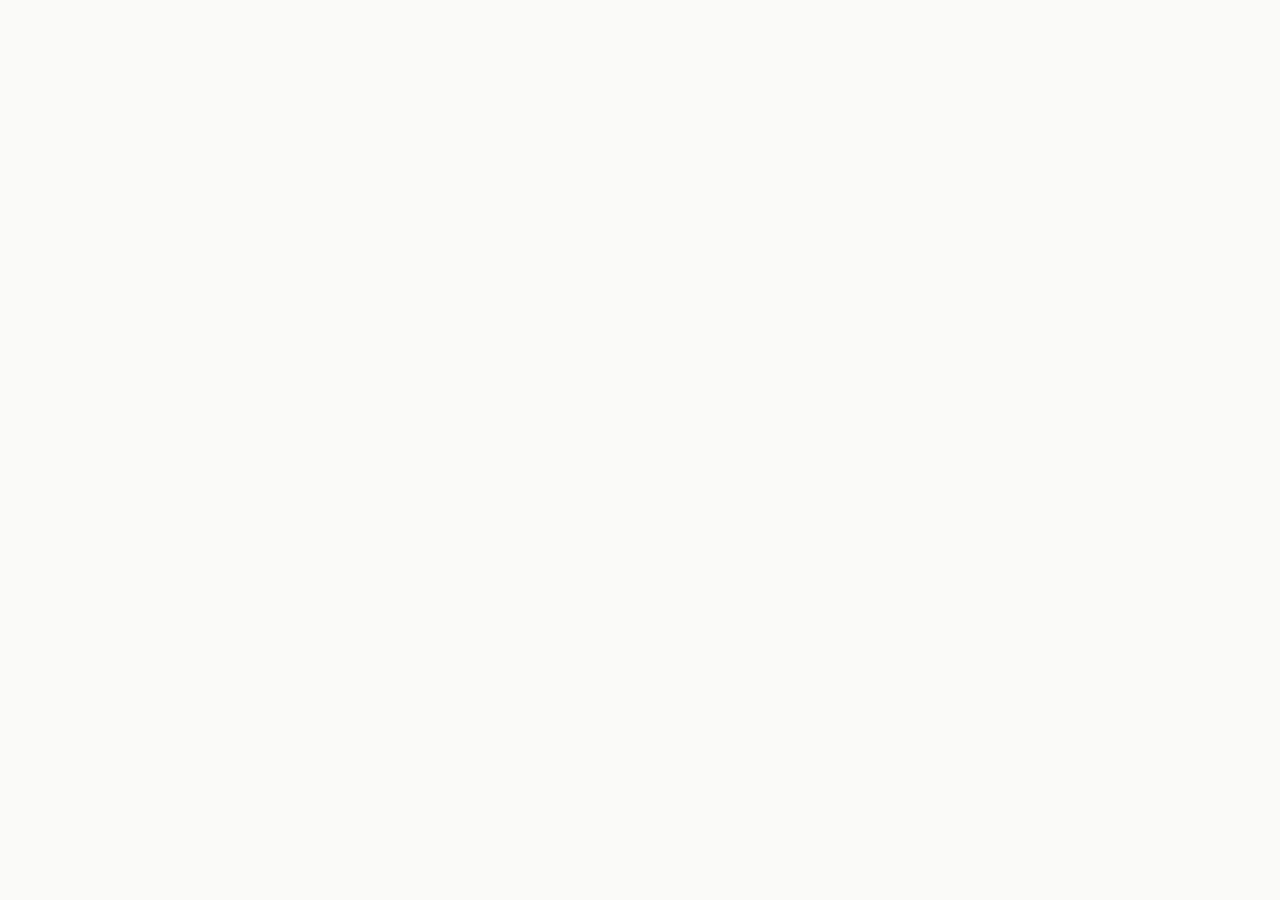
==== index.html @ b073641e "base: estrutura de arquivos (html + css)" ====
<!DOCTYPE html>
<html lang="pt-BR">
<head>
    <meta charset="UTF-8">
    <meta name="viewport" content="width=device-width, initial-scale=1.0">
    <title>G. Rodrigues</title>
    <link rel="preconnect" href="https://fonts.googleapis.com" />
    <link rel="preconnect" href="https://fonts.gstatic.com" crossorigin />
    <link href="https://fonts.googleapis.com/css2?family=EB+Garamond:ital,wght@0,400;0,500;1,400&family=DM+Mono:wght@300;400&family=DM+Sans:wght@300;400&display=swap" rel="stylesheet" />
    <link rel="stylesheet" href="./src/style.css"/>
</head>
<body>

    

</body>
</html>
---- src/style.css ----
/* ─── Reset & Base ─────────────────────────────────────────────── */
*, *::before, *::after { box-sizing: border-box; margin: 0; padding: 0; }

:root {
    --ink:        #111111;
    --ink-soft:   #555555;
    --ink-muted:  #999999;
    --rule:       #e2e2e2;
    --accent:     #5248b0;
    --accent-dim: #7F77DD;
    --bg:         #fafaf8;
    --bg-white:   #ffffff;
    --font-serif: 'EB Garamond', Georgia, serif;
    --font-mono:  'DM Mono', 'Courier New', monospace;
    --font-sans:  'DM Sans', system-ui, sans-serif;
}

html { scroll-behavior: smooth; }

body {
    font-family: var(--font-serif);
    background: var(--bg);
    color: var(--ink);
    line-height: 1.7;
    font-size: 18px;
    -webkit-font-smoothing: antialiased;
}

/* ─── Scrollbar ─────────────────────────────────────────────────── */
::-webkit-scrollbar { width: 4px; }
::-webkit-scrollbar-track { background: transparent; }
::-webkit-scrollbar-thumb { background: var(--rule); border-radius: 2px; }

/* ─── Layout ─────────────────────────────────────────────────────── */
.container {
    max-width: 760px;
    margin: 0 auto;
    padding: 0 32px;
}

/* ─── Navigation ─────────────────────────────────────────────────── */
nav {
    position: sticky;
    top: 0;
    z-index: 100;
    background: rgba(250, 250, 248, 0.92);
    backdrop-filter: blur(8px);
    -webkit-backdrop-filter: blur(8px);
    border-bottom: 0.5px solid var(--rule);
}

nav .container {
    display: flex;
    align-items: center;
    justify-content: space-between;
    height: 56px;
}

.nav-logo {
    font-family: var(--font-mono);
    font-size: 13px;
    font-weight: 400;
    letter-spacing: 0.06em;
    color: var(--ink);
    text-decoration: none;
}

.nav-links {
    display: flex;
    gap: 28px;
    list-style: none;
}

.nav-links a {
    font-family: var(--font-sans);
    font-size: 12px;
    font-weight: 300;
    letter-spacing: 0.07em;
    text-transform: uppercase;
    color: var(--ink-soft);
    text-decoration: none;
    transition: color 0.2s;
}

.nav-links a:hover { color: var(--ink); }

/* ─── Hero ──────────────────────────────────────────────────────── */
#hero {
    padding: 96px 0 72px;
    background: var(--bg-white);
    border-bottom: 0.5px solid var(--rule);
    animation: fadeUp 0.7s ease both;
}

.hero-tag {
    font-family: var(--font-mono);
    font-size: 11px;
    font-weight: 300;
    letter-spacing: 0.12em;
    color: var(--accent);
    margin-bottom: 24px;
}

.hero-tag::before { content: '// '; opacity: 0.5; }

h1 {
    font-family: var(--font-serif);
    font-size: clamp(36px, 6vw, 54px);
    font-weight: 400;
    line-height: 1.12;
    color: var(--ink);
    margin-bottom: 28px;
    letter-spacing: -0.01em;
}

h1 em {
    font-style: italic;
    color: var(--accent-dim);
}

.hero-bio {
    font-family: var(--font-sans);
    font-size: 15px;
    font-weight: 300;
    color: var(--ink-soft);
    line-height: 1.75;
    max-width: 520px;
    margin-bottom: 36px;
}

.hero-actions {
    display: flex;
    gap: 14px;
    flex-wrap: wrap;
}

.btn-primary {
    font-family: var(--font-sans);
    font-size: 12px;
    font-weight: 400;
    letter-spacing: 0.07em;
    text-transform: uppercase;
    color: var(--bg-white);
    background: var(--ink);
    border: 1px solid var(--ink);
    padding: 10px 22px;
    border-radius: 2px;
    text-decoration: none;
    transition: background 0.2s, color 0.2s;
}

.btn-primary:hover {
    background: var(--accent);
    border-color: var(--accent);
}

.btn-secondary {
    font-family: var(--font-sans);
    font-size: 12px;
    font-weight: 400;
    letter-spacing: 0.07em;
    text-transform: uppercase;
    color: var(--ink);
    border: 1px solid var(--rule);
    padding: 10px 22px;
    border-radius: 2px;
    text-decoration: none;
    transition: border-color 0.2s;
}

.btn-secondary:hover { border-color: var(--ink-soft); }

/* ─── Stats strip ────────────────────────────────────────────────── */
.stats-strip {
    display: grid;
    grid-template-columns: repeat(3, 1fr);
    border-top: 0.5px solid var(--rule);
    background: var(--bg-white);
    border-bottom: 0.5px solid var(--rule);
}

.stat-item {
    padding: 28px 32px;
    border-right: 0.5px solid var(--rule);
    animation: fadeUp 0.7s ease both;
}

.stat-item:last-child { border-right: none; }

.stat-number {
    font-family: var(--font-mono);
    font-size: 30px;
    font-weight: 400;
    color: var(--accent);
    line-height: 1;
    margin-bottom: 6px;
}

.stat-label {
    font-family: var(--font-sans);
    font-size: 11px;
    font-weight: 300;
    letter-spacing: 0.08em;
    text-transform: uppercase;
    color: var(--ink-muted);
}

/* ─── Sections shared ────────────────────────────────────────────── */
section {
    padding: 72px 0;
    border-bottom: 0.5px solid var(--rule);
}

.section-header {
    display: flex;
    align-items: baseline;
    gap: 16px;
    margin-bottom: 48px;
}

.section-num {
    font-family: var(--font-mono);
    font-size: 11px;
    font-weight: 300;
    color: var(--accent-dim);
}

h2 {
    font-family: var(--font-serif);
    font-size: 26px;
    font-weight: 400;
    color: var(--ink);
    letter-spacing: -0.01em;
}

/* ─── About ──────────────────────────────────────────────────────── */
.about-grid {
    display: grid;
    grid-template-columns: 1fr 220px;
    gap: 64px;
    align-items: start;
}

.about-text p {
    font-size: 17px;
    color: var(--ink-soft);
    margin-bottom: 16px;
    line-height: 1.8;
}

.about-text p:last-child { margin-bottom: 0; }

.about-sidebar {}

.sidebar-block {
    margin-bottom: 32px;
}

.sidebar-label {
    font-family: var(--font-mono);
    font-size: 10px;
    letter-spacing: 0.12em;
    text-transform: uppercase;
    color: var(--ink-muted);
    margin-bottom: 10px;
}

.sidebar-item {
    font-family: var(--font-sans);
    font-size: 13px;
    font-weight: 300;
    color: var(--ink-soft);
    padding: 5px 0;
    border-bottom: 0.5px solid var(--rule);
    line-height: 1.5;
}

.sidebar-item:last-child { border-bottom: none; }

/* ─── Publications ───────────────────────────────────────────────── */
.pub-list { display: flex; flex-direction: column; gap: 0; }

.pub-item {
    display: flex;
    gap: 24px;
    padding: 24px 0;
    border-bottom: 0.5px solid var(--rule);
    transition: background 0.2s;
}

.pub-item:first-child { border-top: 0.5px solid var(--rule); }

.pub-year {
    font-family: var(--font-mono);
    font-size: 12px;
    font-weight: 300;
    color: var(--accent);
    padding-top: 3px;
    width: 36px;
    flex-shrink: 0;
}

.pub-content {}

.pub-title {
    font-family: var(--font-serif);
    font-size: 17px;
    color: var(--ink);
    line-height: 1.45;
    margin-bottom: 6px;
}

.pub-meta {
    font-family: var(--font-sans);
    font-size: 12px;
    font-weight: 300;
    color: var(--ink-muted);
}

.pub-meta .venue { font-style: italic; }

.pub-tag {
    display: inline-block;
    font-family: var(--font-mono);
    font-size: 10px;
    color: var(--accent);
    border: 0.5px solid var(--accent-dim);
    padding: 2px 7px;
    border-radius: 2px;
    margin-left: 10px;
    opacity: 0.7;
    vertical-align: middle;
}

/* ─── Projects ───────────────────────────────────────────────────── */
.projects-grid {
    display: grid;
    grid-template-columns: 1fr 1fr;
    gap: 24px;
}

.project-card {
    border: 0.5px solid var(--rule);
    background: var(--bg-white);
    padding: 28px;
    border-radius: 2px;
    transition: border-color 0.2s, transform 0.2s;
    text-decoration: none;
    display: block;
}

.project-card:hover {
    border-color: var(--accent-dim);
    transform: translateY(-2px);
}

.project-icon {
    font-family: var(--font-mono);
    font-size: 20px;
    color: var(--accent-dim);
    margin-bottom: 16px;
    display: block;
}

.project-title {
    font-family: var(--font-serif);
    font-size: 17px;
    color: var(--ink);
    margin-bottom: 8px;
    line-height: 1.3;
}

.project-desc {
    font-family: var(--font-sans);
    font-size: 13px;
    font-weight: 300;
    color: var(--ink-soft);
    line-height: 1.65;
    margin-bottom: 16px;
}

.project-tags {
    display: flex;
    flex-wrap: wrap;
    gap: 6px;
}

.project-tags span {
    font-family: var(--font-mono);
    font-size: 10px;
    font-weight: 300;
    color: var(--ink-muted);
    border: 0.5px solid var(--rule);
    padding: 2px 8px;
    border-radius: 2px;
}

/* ─── Skills ─────────────────────────────────────────────────────── */
.skills-grid {
    display: grid;
    grid-template-columns: 1fr 1fr 1fr;
    gap: 0;
    border: 0.5px solid var(--rule);
    border-radius: 2px;
    overflow: hidden;
    background: var(--bg-white);
}

.skill-group {
    padding: 24px 24px;
    border-right: 0.5px solid var(--rule);
}

.skill-group:last-child { border-right: none; }

.skill-group-title {
    font-family: var(--font-mono);
    font-size: 10px;
    letter-spacing: 0.12em;
    text-transform: uppercase;
    color: var(--accent);
    margin-bottom: 16px;
}

.skill-item {
    font-family: var(--font-sans);
    font-size: 13px;
    font-weight: 300;
    color: var(--ink-soft);
    padding: 5px 0;
    border-bottom: 0.5px solid var(--rule);
}

.skill-item:last-child { border-bottom: none; }

/* ─── Education ──────────────────────────────────────────────────── */
.edu-list { display: flex; flex-direction: column; gap: 0; }

.edu-item {
    display: flex;
    gap: 24px;
    padding: 24px 0;
    border-bottom: 0.5px solid var(--rule);
}

.edu-item:first-child { border-top: 0.5px solid var(--rule); }

.edu-period {
    font-family: var(--font-mono);
    font-size: 11px;
    font-weight: 300;
    color: var(--ink-muted);
    padding-top: 4px;
    width: 80px;
    flex-shrink: 0;
    line-height: 1.5;
}

.edu-content {}

.edu-degree {
    font-family: var(--font-serif);
    font-size: 17px;
    color: var(--ink);
    margin-bottom: 4px;
}

.edu-institution {
    font-family: var(--font-sans);
    font-size: 13px;
    font-weight: 300;
    color: var(--ink-muted);
    margin-bottom: 8px;
}

.edu-desc {
    font-family: var(--font-sans);
    font-size: 13px;
    font-weight: 300;
    color: var(--ink-soft);
    line-height: 1.65;
}

/* ─── Contact ────────────────────────────────────────────────────── */
#contact {
    border-bottom: none;
}

.contact-grid {
    display: grid;
    grid-template-columns: 1fr 1fr;
    gap: 64px;
    align-items: start;
}

.contact-text {
    font-family: var(--font-sans);
    font-size: 15px;
    font-weight: 300;
    color: var(--ink-soft);
    line-height: 1.8;
    margin-bottom: 28px;
}

.contact-email {
    font-family: var(--font-serif);
    font-size: 20px;
    color: var(--ink);
    text-decoration: none;
    border-bottom: 1px solid var(--rule);
    padding-bottom: 4px;
    transition: border-color 0.2s, color 0.2s;
}

.contact-email:hover {
    color: var(--accent);
    border-color: var(--accent-dim);
}

.contact-links {
    display: flex;
    flex-direction: column;
    gap: 16px;
}

.contact-link {
    display: flex;
    align-items: center;
    justify-content: space-between;
    padding: 14px 0;
    border-bottom: 0.5px solid var(--rule);
    text-decoration: none;
    transition: all 0.2s;
}

.contact-link:hover .link-label { color: var(--accent); }
.contact-link:hover .link-arrow { transform: translateX(4px); color: var(--accent); }

.link-label {
    font-family: var(--font-sans);
    font-size: 13px;
    font-weight: 400;
    color: var(--ink);
    transition: color 0.2s;
}

.link-platform {
    font-family: var(--font-mono);
    font-size: 11px;
    color: var(--ink-muted);
}

.link-arrow {
    font-size: 16px;
    color: var(--ink-muted);
    transition: transform 0.2s, color 0.2s;
}

/* ─── Footer ─────────────────────────────────────────────────────── */
footer {
    padding: 28px 0;
    border-top: 0.5px solid var(--rule);
}

footer .container {
    display: flex;
    align-items: center;
    justify-content: space-between;
}

.footer-copy {
    font-family: var(--font-mono);
    font-size: 11px;
    font-weight: 300;
    color: var(--ink-muted);
}

.footer-tag {
    font-family: var(--font-mono);
    font-size: 11px;
    font-weight: 300;
    color: var(--rule);
}

/* ─── Animations ─────────────────────────────────────────────────── */
@keyframes fadeUp {
    from { opacity: 0; transform: translateY(16px); }
    to   { opacity: 1; transform: translateY(0); }
}

.reveal {
    opacity: 0;
    transform: translateY(16px);
    transition: opacity 0.6s ease, transform 0.6s ease;
}

.reveal.visible {
    opacity: 1;
    transform: translateY(0);
}

/* ─── Responsive ─────────────────────────────────────────────────── */
@media (max-width: 680px) {
    .container { padding: 0 20px; }
    h1 { font-size: 32px; }
    .stats-strip { grid-template-columns: 1fr 1fr; }
    .stat-item:nth-child(3) { grid-column: span 2; border-right: none; border-top: 0.5px solid var(--rule); }
    .about-grid { grid-template-columns: 1fr; gap: 40px; }
    .projects-grid { grid-template-columns: 1fr; }
    .skills-grid { grid-template-columns: 1fr; }
    .skill-group { border-right: none; border-bottom: 0.5px solid var(--rule); }
    .skill-group:last-child { border-bottom: none; }
    .contact-grid { grid-template-columns: 1fr; gap: 40px; }
    .nav-links { gap: 16px; }
}
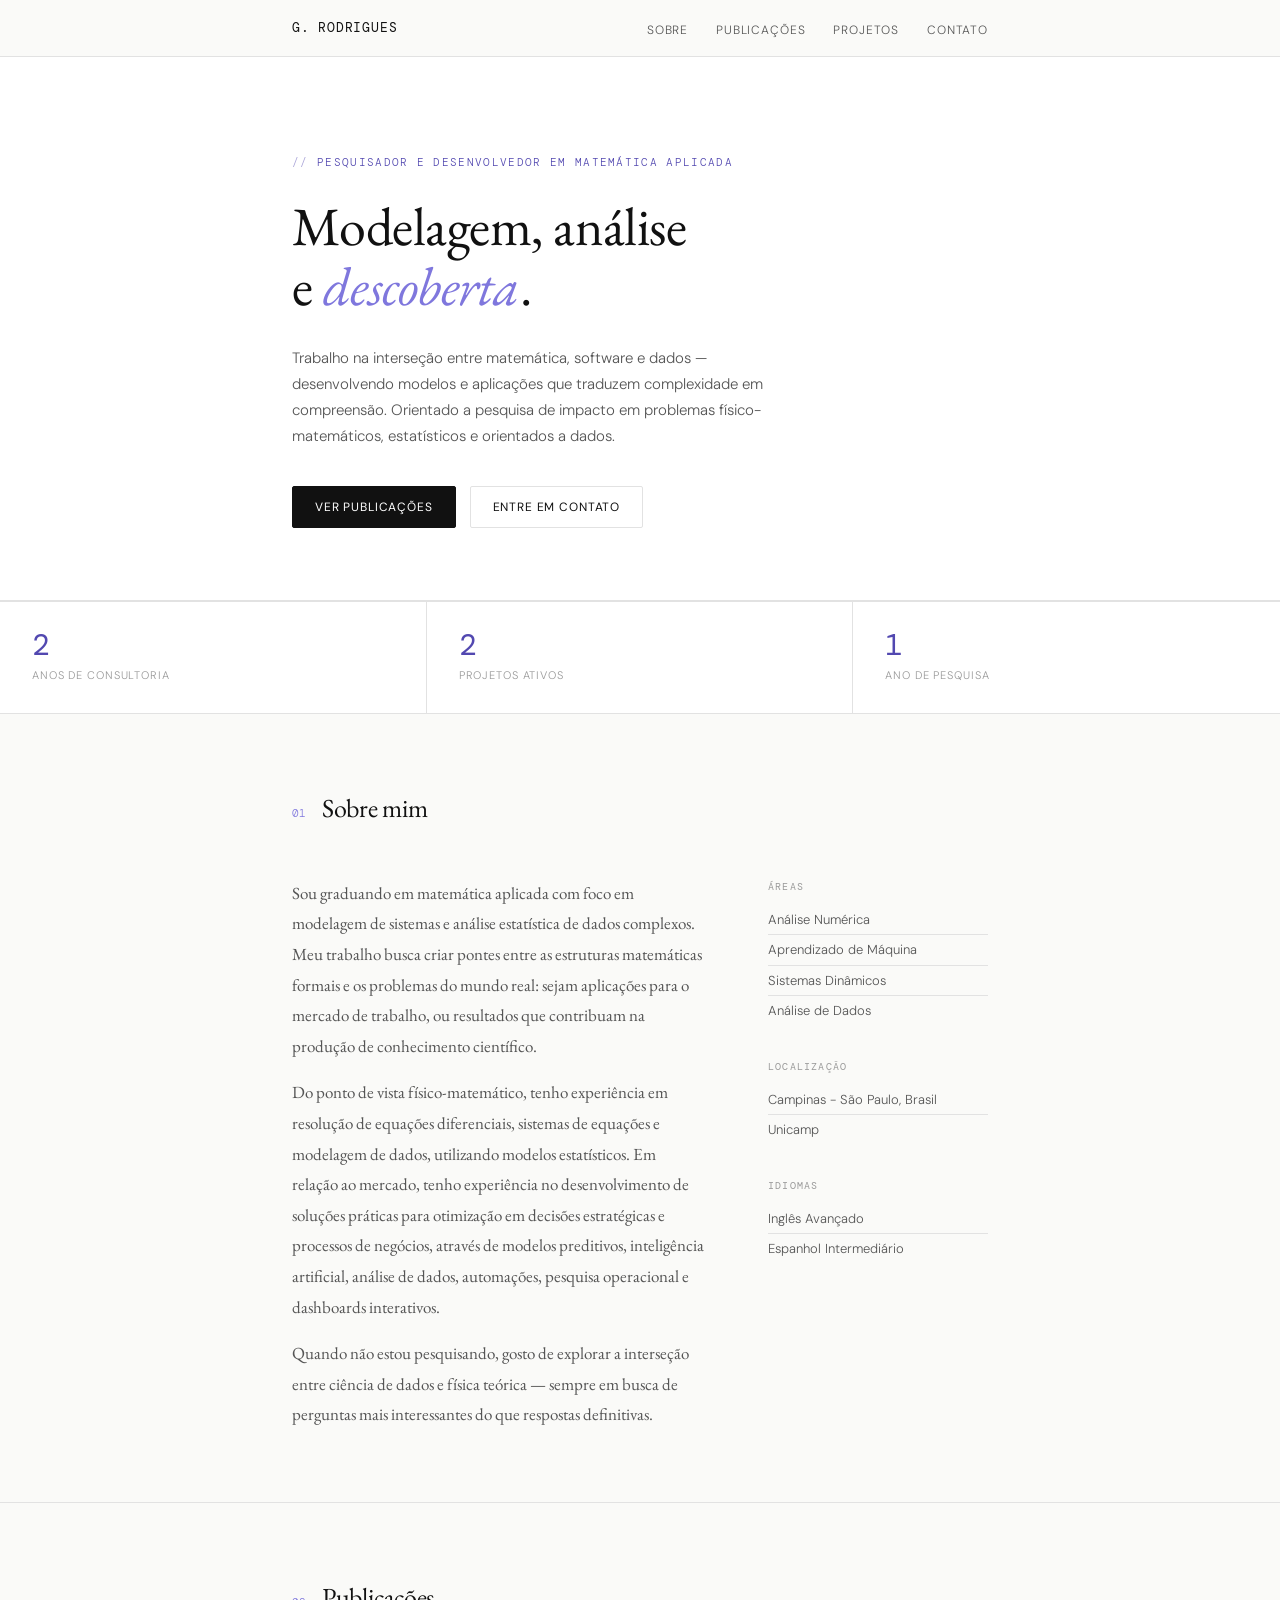
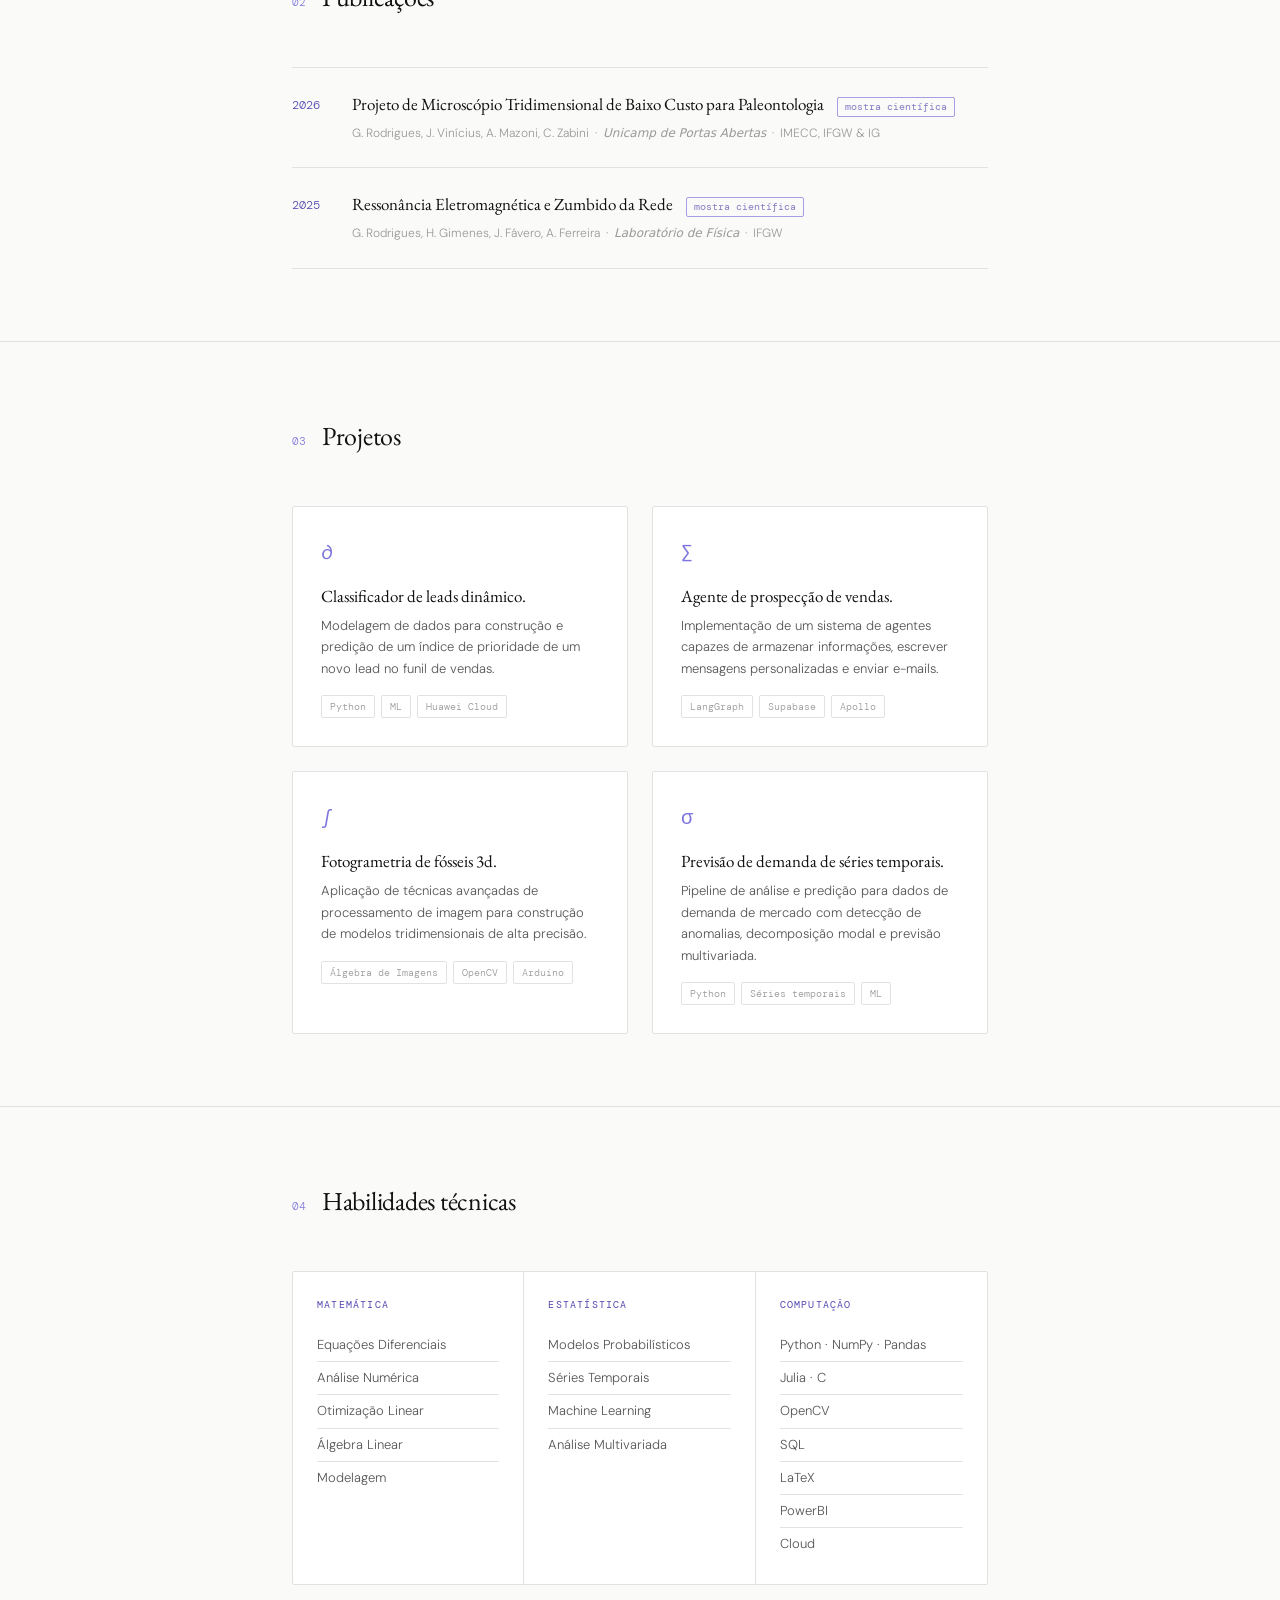
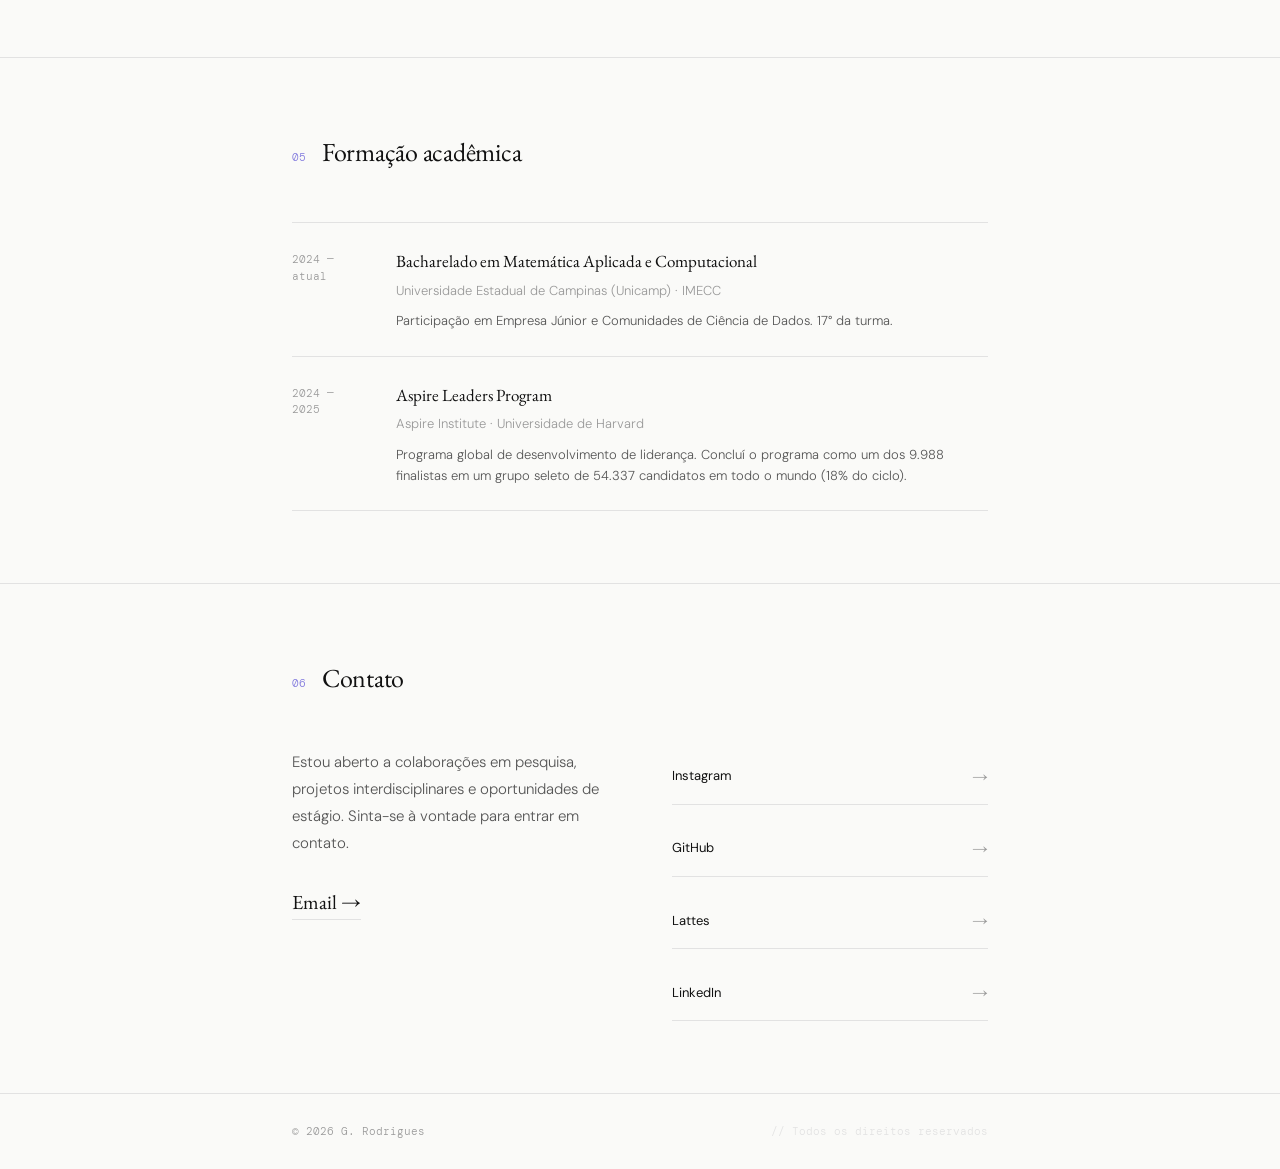
==== commit 56219f90: "base: página principal" ====
--- a/index.html
+++ b/index.html
@@ -11,7 +11,367 @@
 </head>
 <body>
 
-    
+    <!-- ── Navigation ─────────────────────────────────────────────────── -->
+  <nav>
+    <div class="container">
+      <a href="#hero" class="nav-logo">G. RODRIGUES</a>
+      <ul class="nav-links">
+        <li><a href="#about">Sobre</a></li>
+        <li><a href="#publications">Publicações</a></li>
+        <li><a href="#projects">Projetos</a></li>
+        <li><a href="#contact">Contato</a></li>
+      </ul>
+    </div>
+  </nav>
+
+  <!-- ── Hero ───────────────────────────────────────────────────────── -->
+  <section id="hero">
+    <div class="container">
+      <div class="hero-tag">PESQUISADOR E DESENVOLVEDOR EM MATEMÁTICA APLICADA</div>
+      <h1>
+        Modelagem, análise<br>
+        e <em>descoberta</em>.
+      </h1>
+      <p class="hero-bio">
+        Trabalho na interseção entre matemática, software e dados — desenvolvendo
+        modelos e aplicações que traduzem complexidade em compreensão. Orientado a pesquisa
+        de impacto em problemas físico-matemáticos, estatísticos e orientados a dados.
+      </p>
+      <div class="hero-actions">
+        <a href="#publications" class="btn-primary">Ver publicações</a>
+        <a href="#contact" class="btn-secondary">Entre em contato</a>
+      </div>
+    </div>
+  </section>
+
+  <!-- ── Stats strip ─────────────────────────────────────────────────── -->
+  <div class="stats-strip">
+    <div class="stat-item">
+      <div class="stat-number">2</div>
+      <div class="stat-label">Anos de Consultoria</div>
+    </div>
+    <div class="stat-item">
+      <div class="stat-number">2</div>
+      <div class="stat-label">Projetos ativos</div>
+    </div>
+    <div class="stat-item">
+      <div class="stat-number">1</div>
+      <div class="stat-label">Ano de pesquisa</div>
+    </div>
+  </div>
+
+  <!-- ── About ──────────────────────────────────────────────────────── -->
+  <section id="about">
+    <div class="container">
+      <div class="section-header reveal">
+        <span class="section-num">01</span>
+        <h2>Sobre mim</h2>
+      </div>
+      <div class="about-grid reveal">
+        <div class="about-text">
+          <p>
+            Sou graduando em matemática aplicada com foco em modelagem de 
+            sistemas e análise estatística de dados complexos. Meu trabalho 
+            busca criar pontes entre as estruturas matemáticas formais e os 
+            problemas do mundo real: sejam aplicações para o mercado de trabalho, 
+            ou resultados que contribuam na produção de conhecimento científico.
+          </p>
+          <p>
+            Do ponto de vista físico-matemático, tenho experiência em resolução 
+            de equações diferenciais, sistemas de equações e modelagem de dados, 
+            utilizando modelos estatísticos.
+            Em relação ao mercado, tenho experiência no desenvolvimento de soluções 
+            práticas para otimização em decisões estratégicas e processos de negócios,
+            através de modelos preditivos, inteligência artificial, análise de dados,
+            automações, pesquisa operacional e dashboards interativos. 
+          </p>
+          <p>
+            Quando não estou pesquisando, gosto de explorar a interseção entre
+            ciência de dados e física teórica — sempre em busca de perguntas
+            mais interessantes do que respostas definitivas.
+          </p>
+        </div>
+        <div class="about-sidebar">
+          <div class="sidebar-block">
+            <div class="sidebar-label">Áreas</div>
+            <!-- EDITE: suas áreas de pesquisa -->
+            <div class="sidebar-item">Análise Numérica</div>
+            <div class="sidebar-item">Aprendizado de Máquina</div>
+            <div class="sidebar-item">Sistemas Dinâmicos</div>
+            <div class="sidebar-item">Análise de Dados</div>
+          </div>
+          <div class="sidebar-block">
+            <div class="sidebar-label">Localização</div>
+            <div class="sidebar-item">Campinas - São Paulo, Brasil</div>
+            <div class="sidebar-item">Unicamp</div>
+          </div>
+          <div class="sidebar-block">
+            <div class="sidebar-label">Idiomas</div>
+            <div class="sidebar-item">Inglês Avançado</div>
+            <div class="sidebar-item">Espanhol Intermediário</div>
+          </div>
+        </div>
+      </div>
+    </div>
+  </section>
+
+  <!-- ── Publications ───────────────────────────────────────────────── -->
+  <section id="publications">
+    <div class="container">
+      <div class="section-header reveal">
+        <span class="section-num">02</span>
+        <h2>Publicações</h2>
+      </div>
+      <div class="pub-list">
+ 
+        <div class="pub-item reveal">
+          <span class="pub-year">2026</span>
+          <div class="pub-content">
+            <div class="pub-title">
+              Projeto de Microscópio Tridimensional de Baixo Custo para Paleontologia
+              <span class="pub-tag">mostra científica</span>
+            </div>
+            <div class="pub-meta">
+              G. Rodrigues, J. Vinícius, A. Mazoni, C. Zabini &nbsp;·&nbsp;
+              <span class="venue">Unicamp de Portas Abertas</span> &nbsp;·&nbsp; IMECC, IFGW & IG
+            </div>
+          </div>
+        </div>
+ 
+        <div class="pub-item reveal">
+          <span class="pub-year">2025</span>
+          <div class="pub-content">
+            <div class="pub-title">
+              Ressonância Eletromagnética e Zumbido da Rede
+              <span class="pub-tag">mostra científica</span>
+            </div>
+            <div class="pub-meta">
+              G. Rodrigues, H. Gimenes, J. Fávero, A. Ferreira &nbsp;·&nbsp;
+              <span class="venue">Laboratório de Física</span> &nbsp;·&nbsp; IFGW
+            </div>
+          </div>
+        </div>
+
+      </div>
+    </div>
+  </section>
+
+  <!-- ── Projects ───────────────────────────────────────────────────── -->
+  <section id="projects">
+    <div class="container">
+      <div class="section-header reveal">
+        <span class="section-num">03</span>
+        <h2>Projetos</h2>
+      </div>
+      <div class="projects-grid">
+  
+        <a href="#" class="project-card reveal">
+          <span class="project-icon">∂</span>
+          <div class="project-title">Classificador de leads dinâmico.</div>
+          <p class="project-desc">
+            Modelagem de dados para construção e predição de um
+            índice de prioridade de um novo lead no funil de vendas.
+          </p>
+          <div class="project-tags">
+            <span>Python</span><span>ML</span><span>Huawei Cloud</span>
+          </div>
+        </a>
+ 
+        <a href="#" class="project-card reveal">
+          <span class="project-icon">∑</span>
+          <div class="project-title">Agente de prospecção de vendas.</div>
+          <p class="project-desc">
+            Implementação de um sistema de agentes capazes de armazenar informações, 
+            escrever mensagens personalizadas e enviar e-mails.
+          </p>
+          <div class="project-tags">
+            <span>LangGraph</span><span>Supabase</span><span>Apollo</span>
+          </div>
+        </a>
+ 
+        <a href="#" class="project-card reveal">
+          <span class="project-icon">∫</span>
+          <div class="project-title">Fotogrametria de fósseis 3d.</div>
+          <p class="project-desc">
+             Aplicação de técnicas avançadas de processamento de imagem para
+             construção de modelos tridimensionais de alta precisão.
+          </p>
+          <div class="project-tags">
+            <span>Álgebra de Imagens</span><span>OpenCV</span><span>Arduino</span>
+          </div>
+        </a>
+ 
+        <a href="#" class="project-card reveal">
+          <span class="project-icon">σ</span>
+          <div class="project-title">Previsão de demanda de séries temporais.</div>
+          <p class="project-desc">
+            Pipeline de análise e predição para dados de demanda de mercado com detecção de
+            anomalias, decomposição modal e previsão multivariada.
+          </p>
+          <div class="project-tags">
+            <span>Python</span><span>Séries temporais</span><span>ML</span>
+          </div>
+        </a>
+ 
+      </div>
+    </div>
+  </section>
+
+  <!-- ── Skills ─────────────────────────────────────────────────────── -->
+  <section id="skills">
+    <div class="container">
+      <div class="section-header reveal">
+        <span class="section-num">04</span>
+        <h2>Habilidades técnicas</h2>
+      </div>
+      <div class="skills-grid reveal">
+        <div class="skill-group">
+          <div class="skill-group-title">Matemática</div>
+          <div class="skill-item">Equações Diferenciais</div>
+          <div class="skill-item">Análise Numérica</div>
+          <div class="skill-item">Otimização Linear</div>
+          <div class="skill-item">Álgebra Linear</div>
+          <div class="skill-item">Modelagem</div>
+
+        </div>
+        <div class="skill-group">
+          <div class="skill-group-title">Estatística</div>
+          <div class="skill-item">Modelos Probabilísticos</div>
+          <div class="skill-item">Séries Temporais</div>
+          <div class="skill-item">Machine Learning</div>
+          <div class="skill-item">Análise Multivariada</div>
+        </div>
+        <div class="skill-group">
+          <div class="skill-group-title">Computação</div>
+          <div class="skill-item">Python · NumPy · Pandas</div>
+          <div class="skill-item">Julia · C</div>
+          <div class="skill-item">OpenCV</div>
+          <div class="skill-item">SQL</div>
+          <div class="skill-item">LaTeX</div>
+          <div class="skill-item">PowerBI</div>
+          <div class="skill-item">Cloud</div>
+        </div>
+      </div>
+    </div>
+  </section>
+
+  <!-- ── Education ──────────────────────────────────────────────────── -->
+  <section id="education">
+    <div class="container">
+      <div class="section-header reveal">
+        <span class="section-num">05</span>
+        <h2>Formação acadêmica</h2>
+      </div>
+      <div class="edu-list">
+ 
+        <div class="edu-item reveal">
+          <div class="edu-period">2024 —<br>atual</div>
+          <div class="edu-content">
+            <div class="edu-degree">Bacharelado em Matemática Aplicada e Computacional</div>
+            <div class="edu-institution">Universidade Estadual de Campinas (Unicamp) · IMECC</div>
+            <div class="edu-desc">
+              Participação em Empresa Júnior e Comunidades de Ciência de Dados. 17° da turma.
+            </div>
+          </div>
+        </div>
+
+        <div class="edu-item reveal">
+          <div class="edu-period">2024 —<br>2025</div>
+          <div class="edu-content">
+            <div class="edu-degree">Aspire Leaders Program</div>
+            <div class="edu-institution">Aspire Institute · Universidade de Harvard</div>
+            <div class="edu-desc">
+              Programa global de desenvolvimento de liderança. Concluí o programa como um dos 
+              9.988 finalistas em um grupo seleto de 54.337 candidatos em todo o mundo (18% do ciclo).
+            </div>
+          </div>
+        </div>
+ 
+      </div>
+    </div>
+  </section>
+
+  <!-- ── Contact ────────────────────────────────────────────────────── -->
+  <section id="contact">
+    <div class="container">
+      <div class="section-header reveal">
+        <span class="section-num">06</span>
+        <h2>Contato</h2>
+      </div>
+      <div class="contact-grid">
+        <div class="reveal">
+          <p class="contact-text">
+            Estou aberto a colaborações em pesquisa, projetos interdisciplinares
+            e oportunidades de estágio. Sinta-se à vontade para entrar em contato.
+          </p>
+
+          <a href="mailto:g281231@dac.org.br" target="_blank" class="contact-email">Email →</a>
+        </div>
+
+        <div class="contact-links reveal">
+          
+          <a href="https://www.instagram.com/gus.devlog/" target="_blank" class="contact-link">
+            <div>
+              <div class="link-label">Instagram</div>
+            </div>
+            <span class="link-arrow">→</span>
+          </a>
+
+          <a href="https://github.com/DevpGus" target="_blank" class="contact-link">
+            <div>
+              <div class="link-label">GitHub</div>
+            </div>
+            <span class="link-arrow">→</span>
+          </a>
+          
+          <a href="http://lattes.cnpq.br/0019610978625921" target="_blank" class="contact-link">
+            <div>
+              <div class="link-label">Lattes</div>
+            </div>
+            <span class="link-arrow">→</span>
+          </a>
+          
+          <a href="https://www.linkedin.com/in/gustarodrigues/?locale=pt-BR" target="_blank" class="contact-link">
+            <div>
+              <div class="link-label">LinkedIn</div>
+            </div>
+            <span class="link-arrow">→</span>
+          </a>
+
+        </div>
+      </div>
+    </div>
+  </section>
+
+  <!-- ── Footer ─────────────────────────────────────────────────────── -->
+  <footer>
+    <div class="container">
+      <span class="footer-copy">© 2026 G. Rodrigues</span>
+      <span class="footer-tag">// Todos os direitos reservados</span>
+    </div>
+  </footer>
+ 
+  <!-- ── Scroll reveal ──────────────────────────────────────────────── -->
+  <script>
+    const observer = new IntersectionObserver(
+      (entries) => entries.forEach(e => {
+        if (e.isIntersecting) {
+          e.target.classList.add('visible');
+          observer.unobserve(e.target);
+        }
+      }),
+      { threshold: 0.12 }
+    );
+ 
+    document.querySelectorAll('.reveal').forEach((el, i) => {
+      el.style.transitionDelay = `${(i % 4) * 60}ms`;
+      observer.observe(el);
+    });
+  </script>
+ 
+</body>
+</html>
+
 
 </body>
 </html>
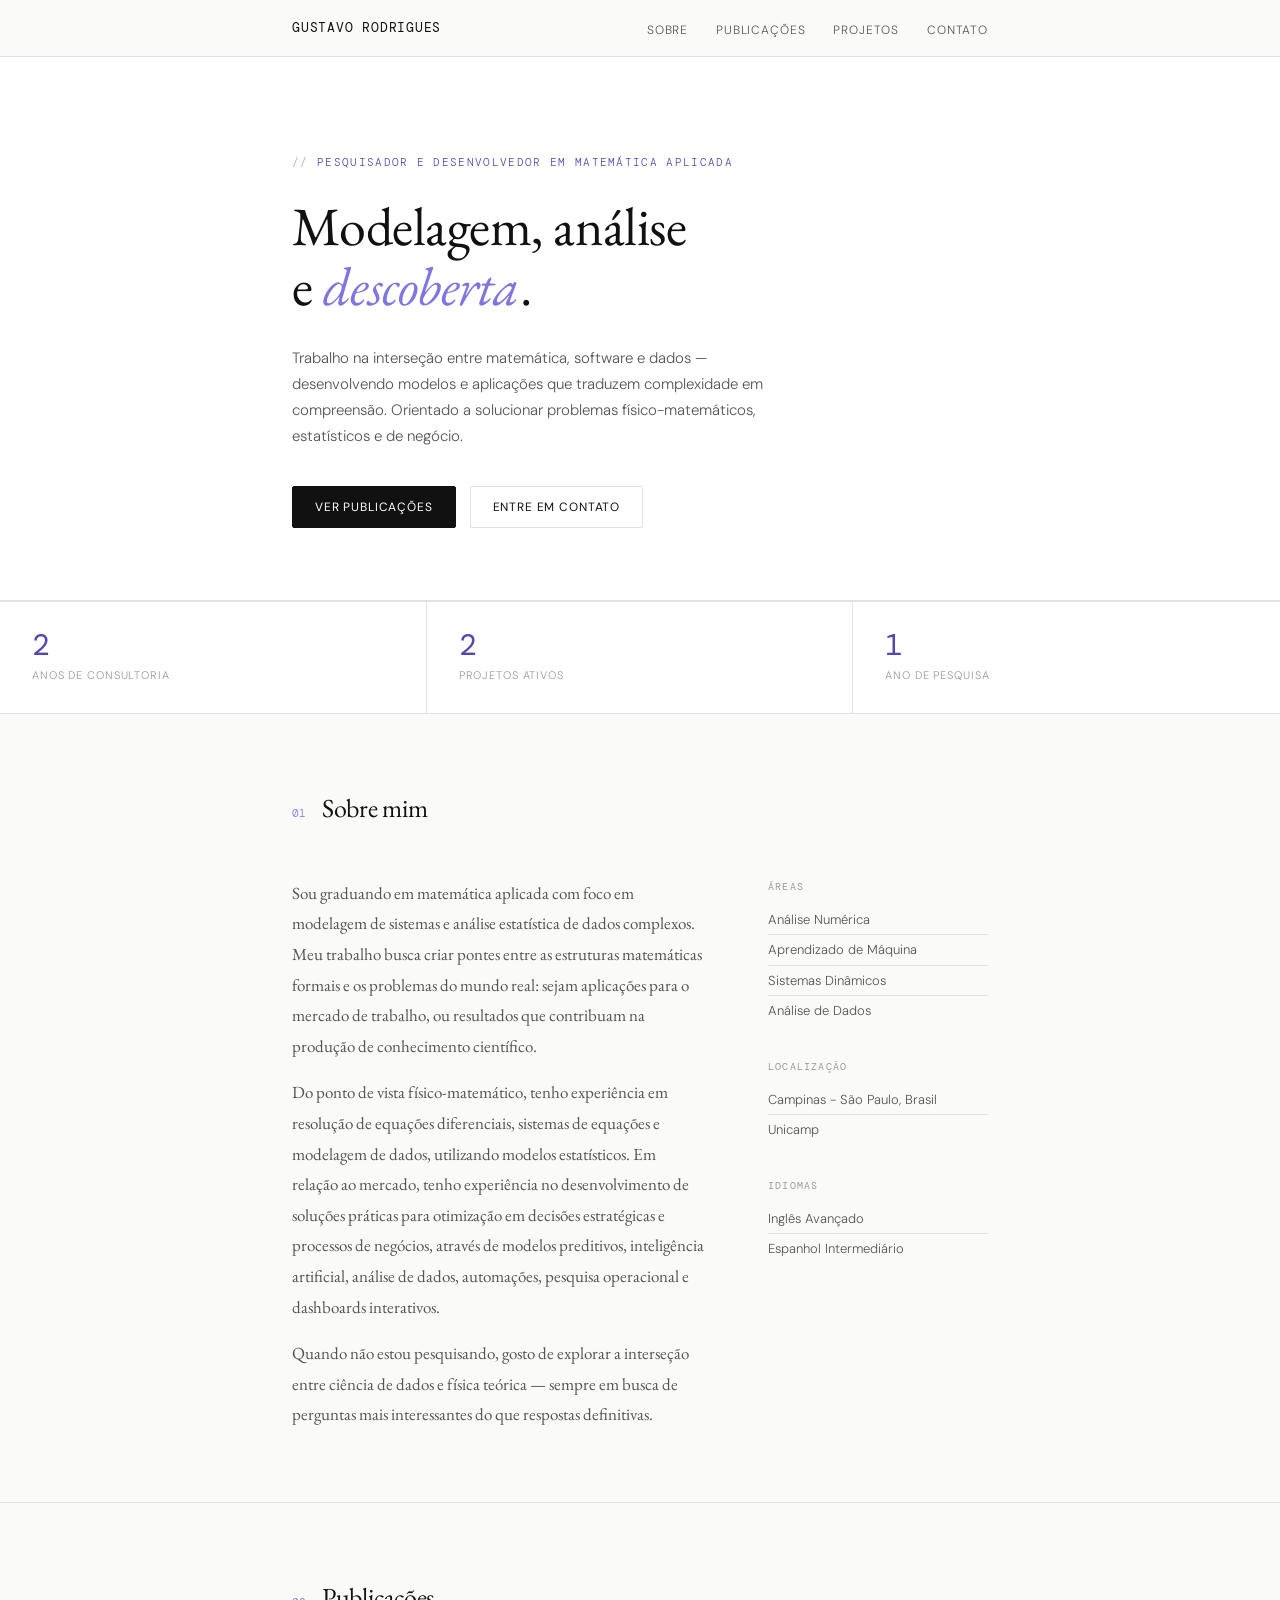
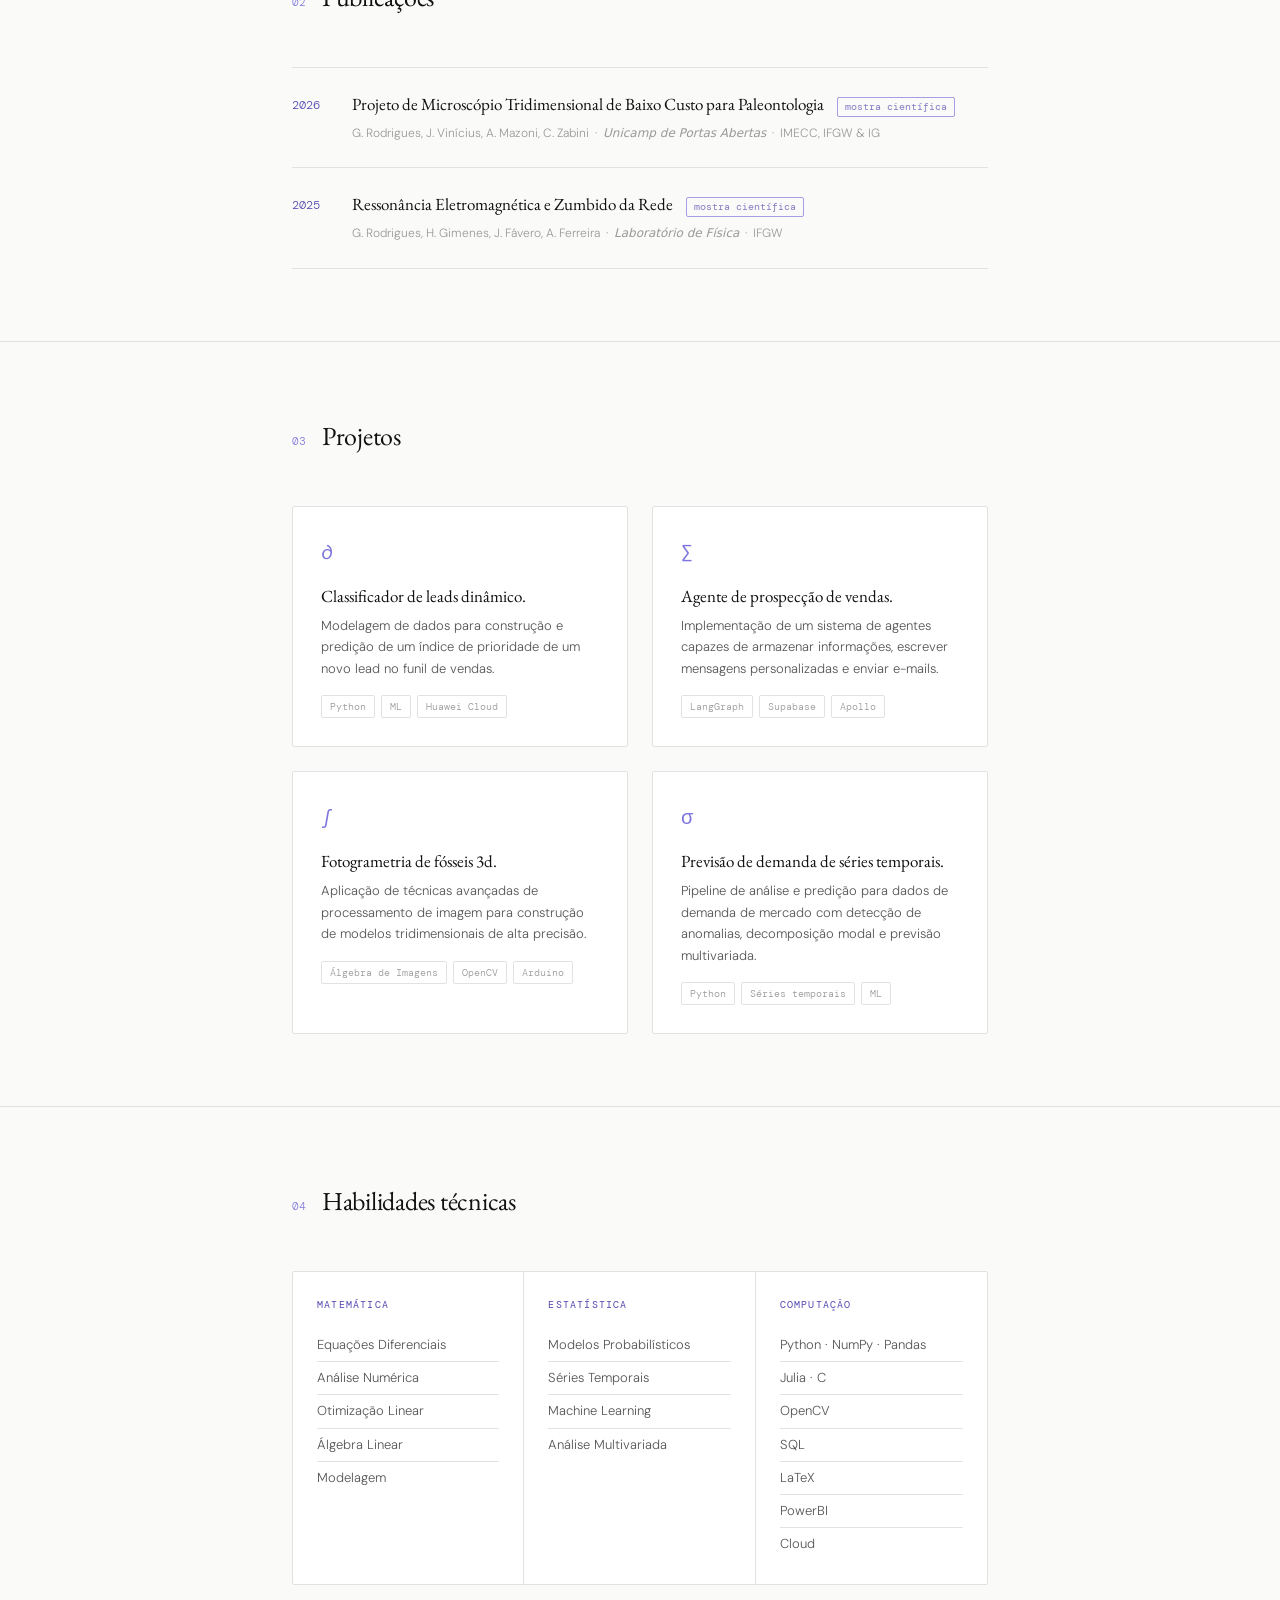
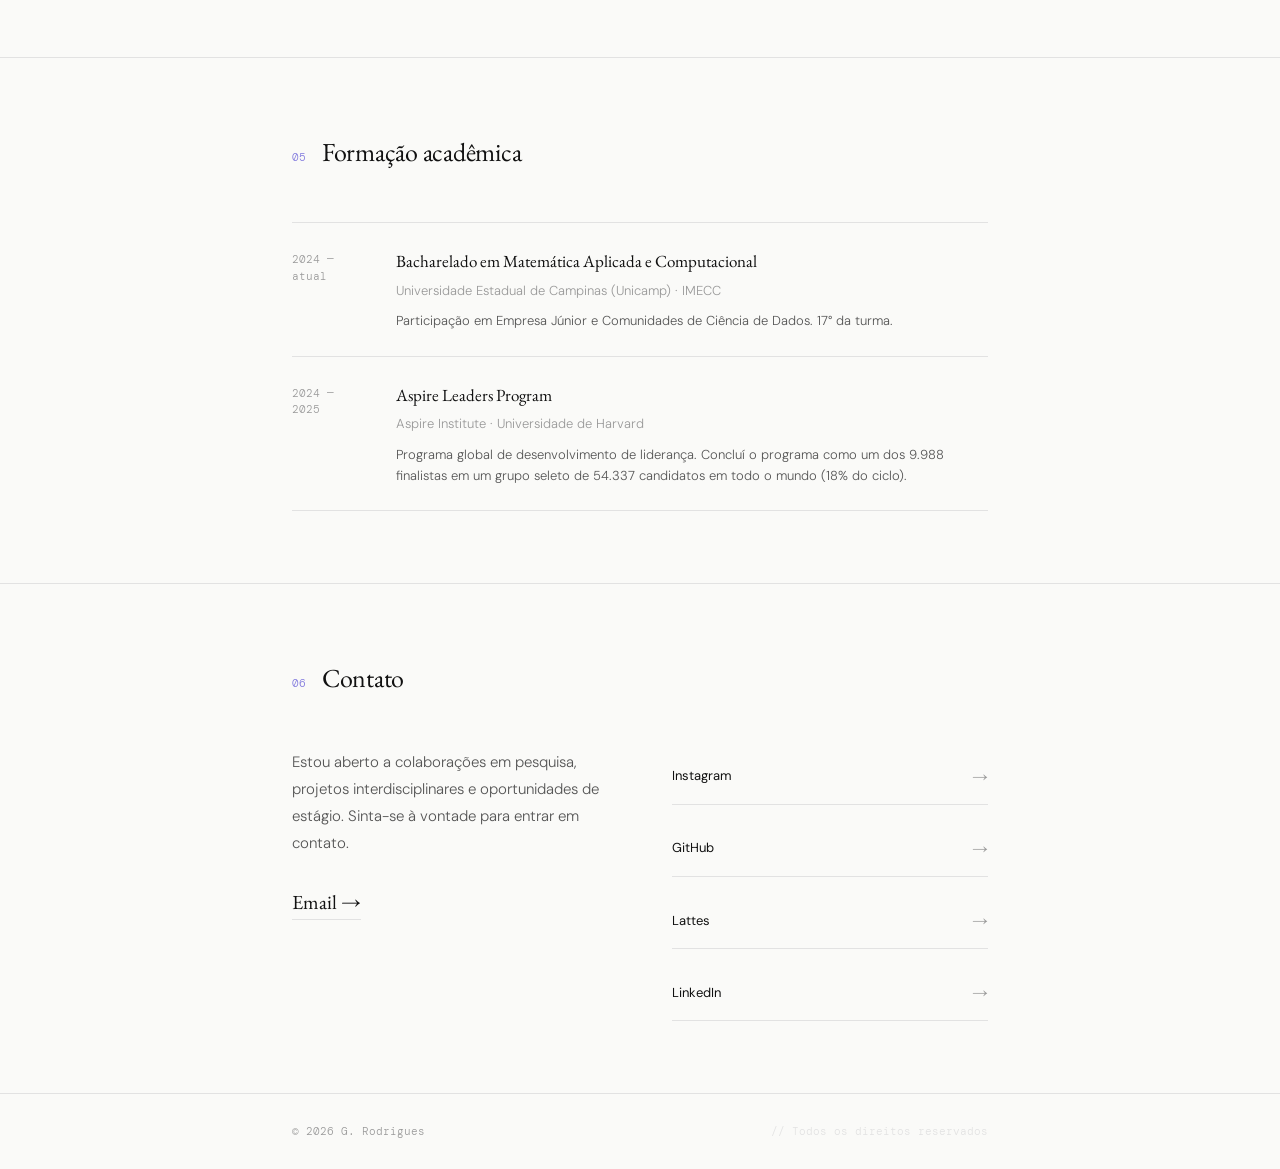
==== commit a63f722f: "update: novas descrições" ====
--- a/index.html
+++ b/index.html
@@ -9,12 +9,12 @@
     <link href="https://fonts.googleapis.com/css2?family=EB+Garamond:ital,wght@0,400;0,500;1,400&family=DM+Mono:wght@300;400&family=DM+Sans:wght@300;400&display=swap" rel="stylesheet" />
     <link rel="stylesheet" href="./src/style.css"/>
 </head>
-<body>
+<body> 
 
     <!-- ── Navigation ─────────────────────────────────────────────────── -->
   <nav>
     <div class="container">
-      <a href="#hero" class="nav-logo">G. RODRIGUES</a>
+      <a href="#hero" class="nav-logo">GUSTAVO RODRIGUES</a>
       <ul class="nav-links">
         <li><a href="#about">Sobre</a></li>
         <li><a href="#publications">Publicações</a></li>
@@ -34,8 +34,8 @@
       </h1>
       <p class="hero-bio">
         Trabalho na interseção entre matemática, software e dados — desenvolvendo
-        modelos e aplicações que traduzem complexidade em compreensão. Orientado a pesquisa
-        de impacto em problemas físico-matemáticos, estatísticos e orientados a dados.
+        modelos e aplicações que traduzem complexidade em compreensão. Orientado a 
+        solucionar problemas físico-matemáticos, estatísticos e de negócio.
       </p>
       <div class="hero-actions">
         <a href="#publications" class="btn-primary">Ver publicações</a>
@@ -165,7 +165,7 @@
       </div>
       <div class="projects-grid">
   
-        <a href="#" class="project-card reveal">
+        <a href="./pages/project.html" class="project-card reveal">
           <span class="project-icon">∂</span>
           <div class="project-title">Classificador de leads dinâmico.</div>
           <p class="project-desc">
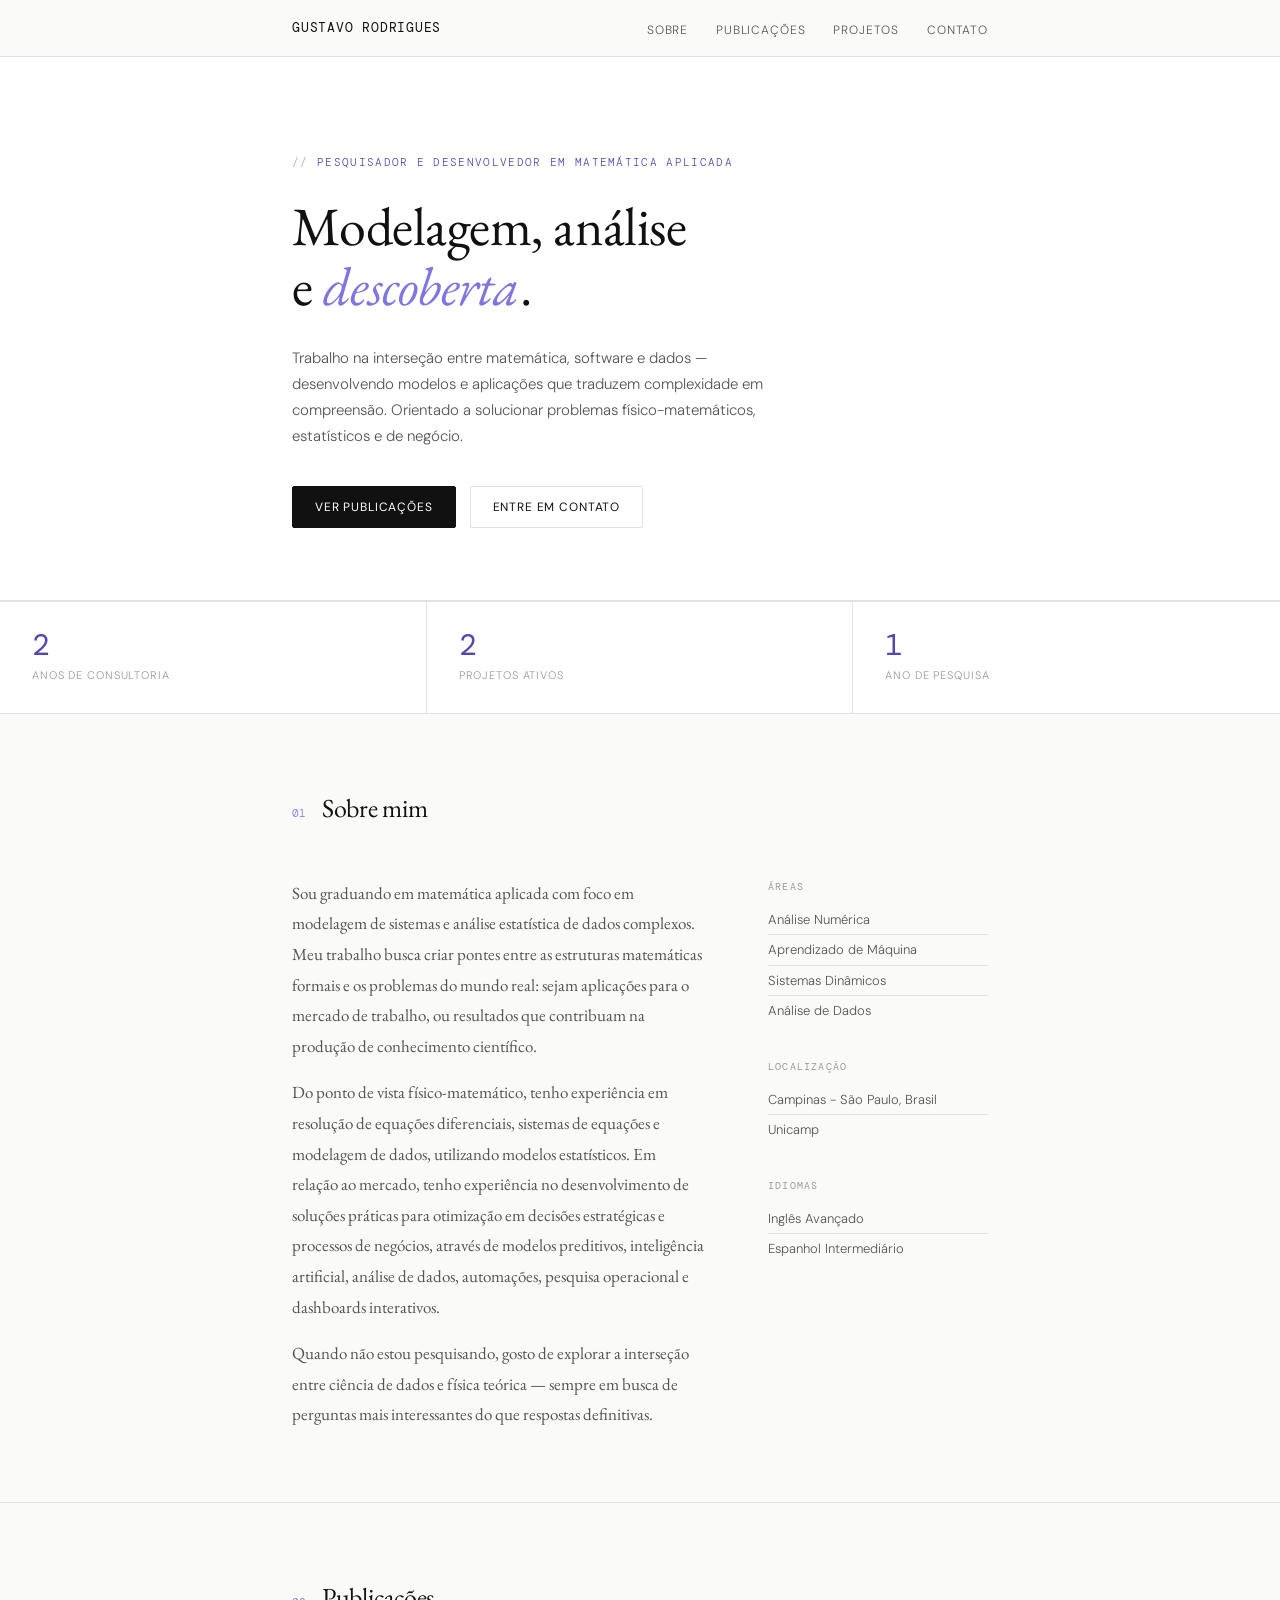
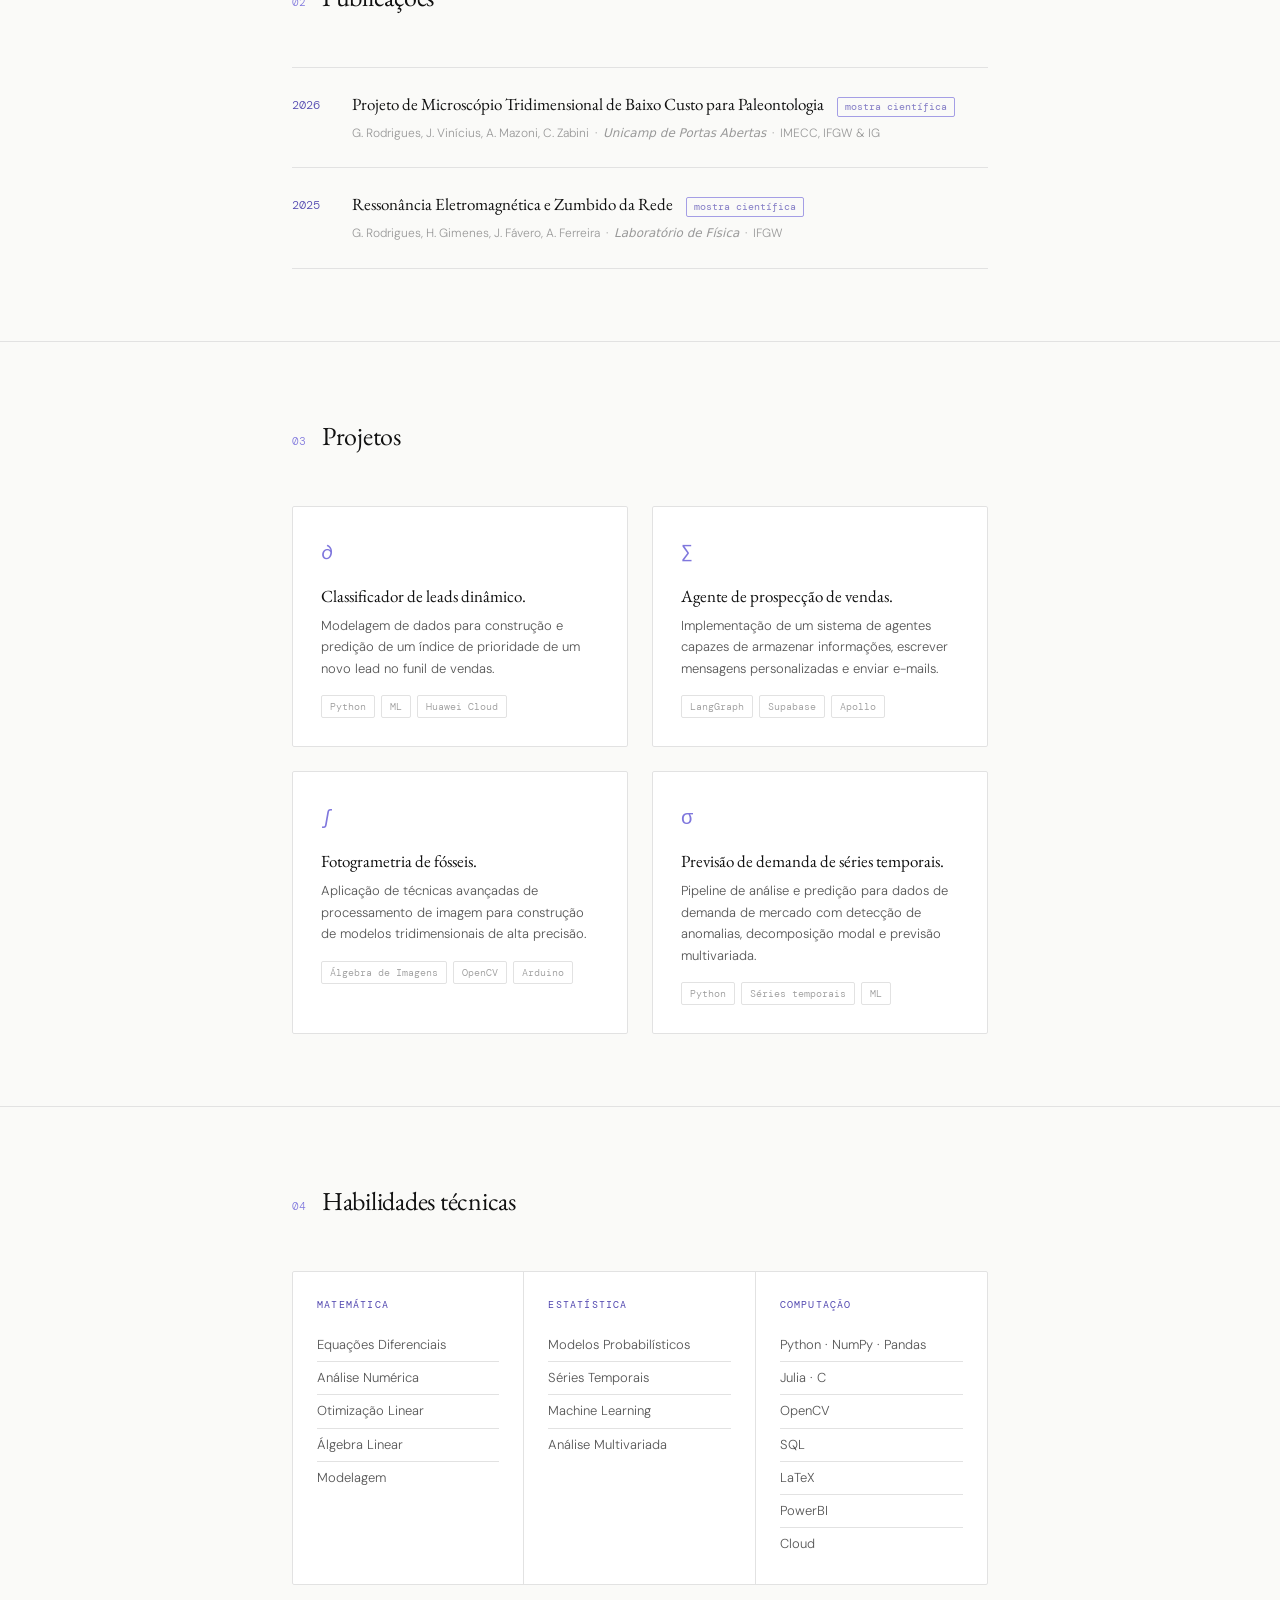
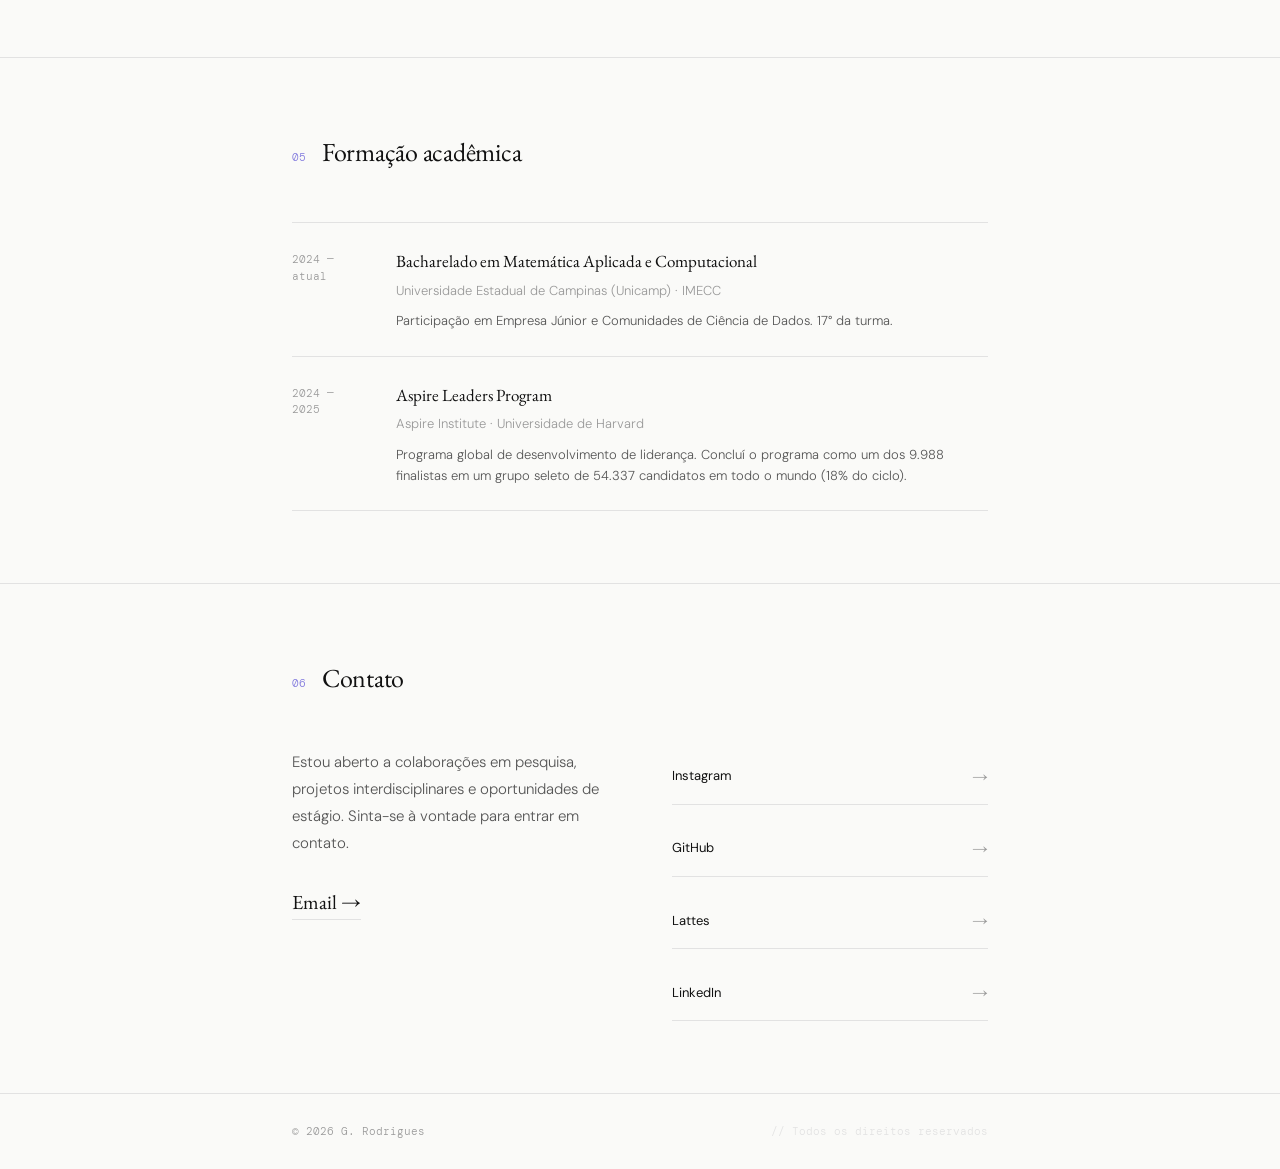
==== commit 9ef09fd4: "feature: novas páginas de projetos + correções em index" ====
--- a/index.html
+++ b/index.html
@@ -165,7 +165,7 @@
       </div>
       <div class="projects-grid">
   
-        <a href="./pages/project.html" class="project-card reveal">
+        <a href="./pages/rfm.html" class="project-card reveal">
           <span class="project-icon">∂</span>
           <div class="project-title">Classificador de leads dinâmico.</div>
           <p class="project-desc">
@@ -177,7 +177,7 @@
           </div>
         </a>
  
-        <a href="#" class="project-card reveal">
+        <a href="./pages/agente.html" class="project-card reveal">
           <span class="project-icon">∑</span>
           <div class="project-title">Agente de prospecção de vendas.</div>
           <p class="project-desc">
@@ -189,9 +189,9 @@
           </div>
         </a>
  
-        <a href="#" class="project-card reveal">
+        <a href="./pages/fotogrametria.html" class="project-card reveal">
           <span class="project-icon">∫</span>
-          <div class="project-title">Fotogrametria de fósseis 3d.</div>
+          <div class="project-title">Fotogrametria de fósseis.</div>
           <p class="project-desc">
              Aplicação de técnicas avançadas de processamento de imagem para
              construção de modelos tridimensionais de alta precisão.
--- a/src/style.css
+++ b/src/style.css
@@ -93,6 +93,19 @@
     animation: fadeUp 0.7s ease both;
 }
 
+.btn-return {
+    font-family: var(--font-mono);
+    color: var(--accent);
+    font-size: 30px;
+    font-weight: 300;
+    padding-bottom: 0px;
+    text-decoration: none;  
+} 
+
+.btn-return:hover {
+    color: var(--accent-dim);
+} 
+
 .hero-tag {
     font-family: var(--font-mono);
     font-size: 11px;
@@ -171,6 +184,24 @@
 
 .btn-secondary:hover { border-color: var(--ink-soft); }
 
+.btn-demo {
+    font-family: var(--font-sans);
+    font-size: 12px;
+    font-weight: 400;
+    letter-spacing: 0.07em;
+    text-transform: uppercase;
+    color: var(--ink);
+    border: 1px solid var(--rule);
+    padding: 10px 22px;
+    border-radius: 2px;
+    text-decoration: none;
+    transition: border-color 0.2s;
+}
+
+.btn-demo:hover {
+    cursor: no-drop;
+}
+
 /* ─── Stats strip ────────────────────────────────────────────────── */
 .stats-strip {
     display: grid;
@@ -197,6 +228,15 @@
     margin-bottom: 6px;
 }
 
+.stat-project {
+    font-family: var(--font-mono);
+    font-size: 16px;
+    font-weight: 400;
+    color: var(--accent);
+    line-height: 1;
+    margin-bottom: 6px;
+}
+
 .stat-label {
     font-family: var(--font-sans);
     font-size: 11px;
@@ -242,6 +282,19 @@
     align-items: start;
 }
 
+.about-grid h2 {
+    font-size: 18px;
+
+}
+
+.about-grid ul {
+    font-size: 17px;
+    color: var(--ink-soft);
+    padding-left: 18px;
+    margin-bottom: 16px;
+    line-height: 1.8;
+}
+
 .about-text p {
     font-size: 17px;
     color: var(--ink-soft);
@@ -252,6 +305,52 @@
 .about-text p:last-child { margin-bottom: 0; }
 
 .about-sidebar {}
+
+.about-images {
+    display: grid;
+    grid-template-columns: repeat(auto-fit, minmax(200px, 0.8fr));
+    align-items: center;
+    justify-content: center;
+    gap: 10px; 
+    margin: 0 auto;
+}
+
+.about-images .grid-item {
+      position: relative;
+      overflow: hidden;
+      border-radius: 8px;
+      box-shadow: 0 4px 6px rgba(0, 0, 0, 0.4);
+      background-color: #fff;
+      aspect-ratio: 1 / 1; 
+}
+
+/* 4. Image Specific Rules */
+.about-images .grid-item img {
+    width: 100%;
+    height: 100%;
+    object-fit: cover; 
+    display: block;
+    transition: transform 0.3s ease;
+}
+
+.about-images .grid-item .legend {
+  position: absolute;
+  font-size: 11px;
+  bottom: 0;
+  left: 0;
+  right: 0;
+  background: rgba(0, 0, 0, 0.7); /* Semi-transparent black */
+  color: #fff;
+  padding: 10px;
+  margin: 0;
+  opacity: 0;
+  transition: opacity 0.3s ease;
+}
+
+.about-images .grid-item:hover .legend {
+    opacity: 1;
+}
+
 
 .sidebar-block {
     margin-bottom: 32px;
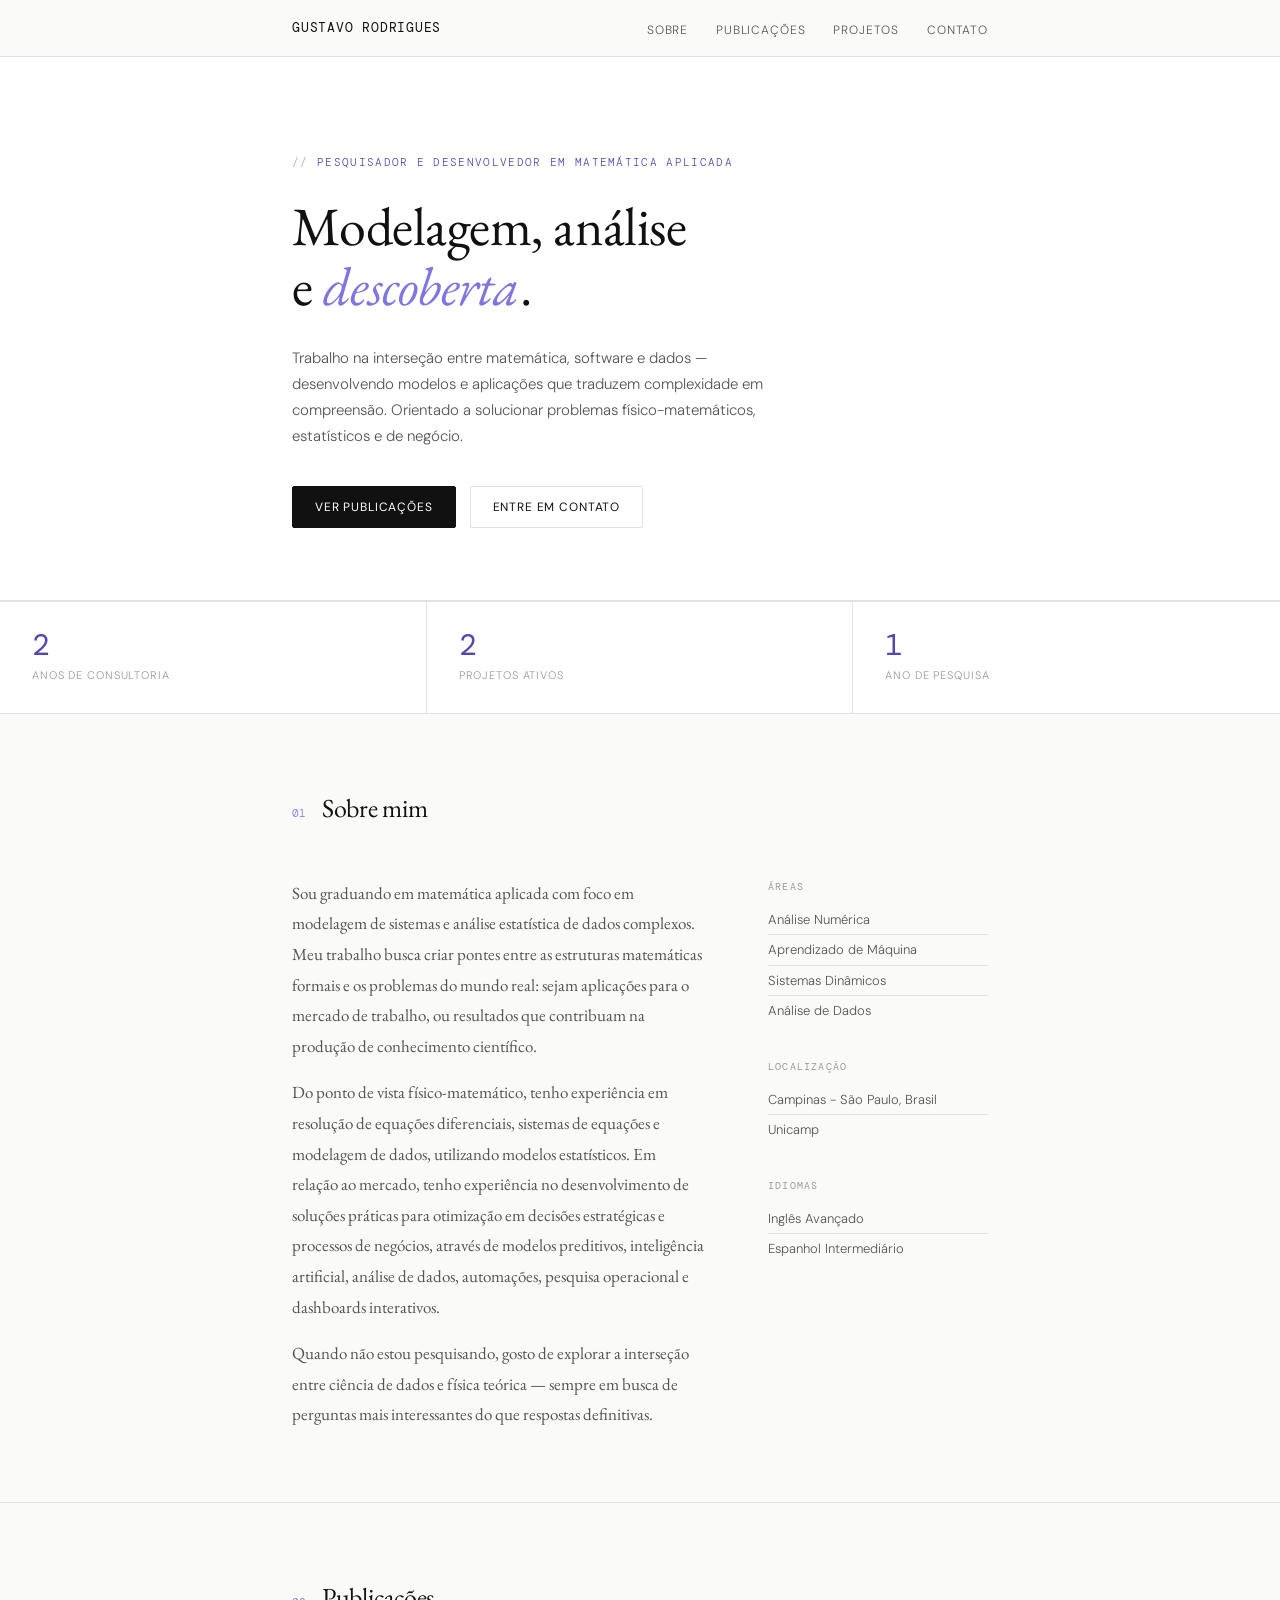
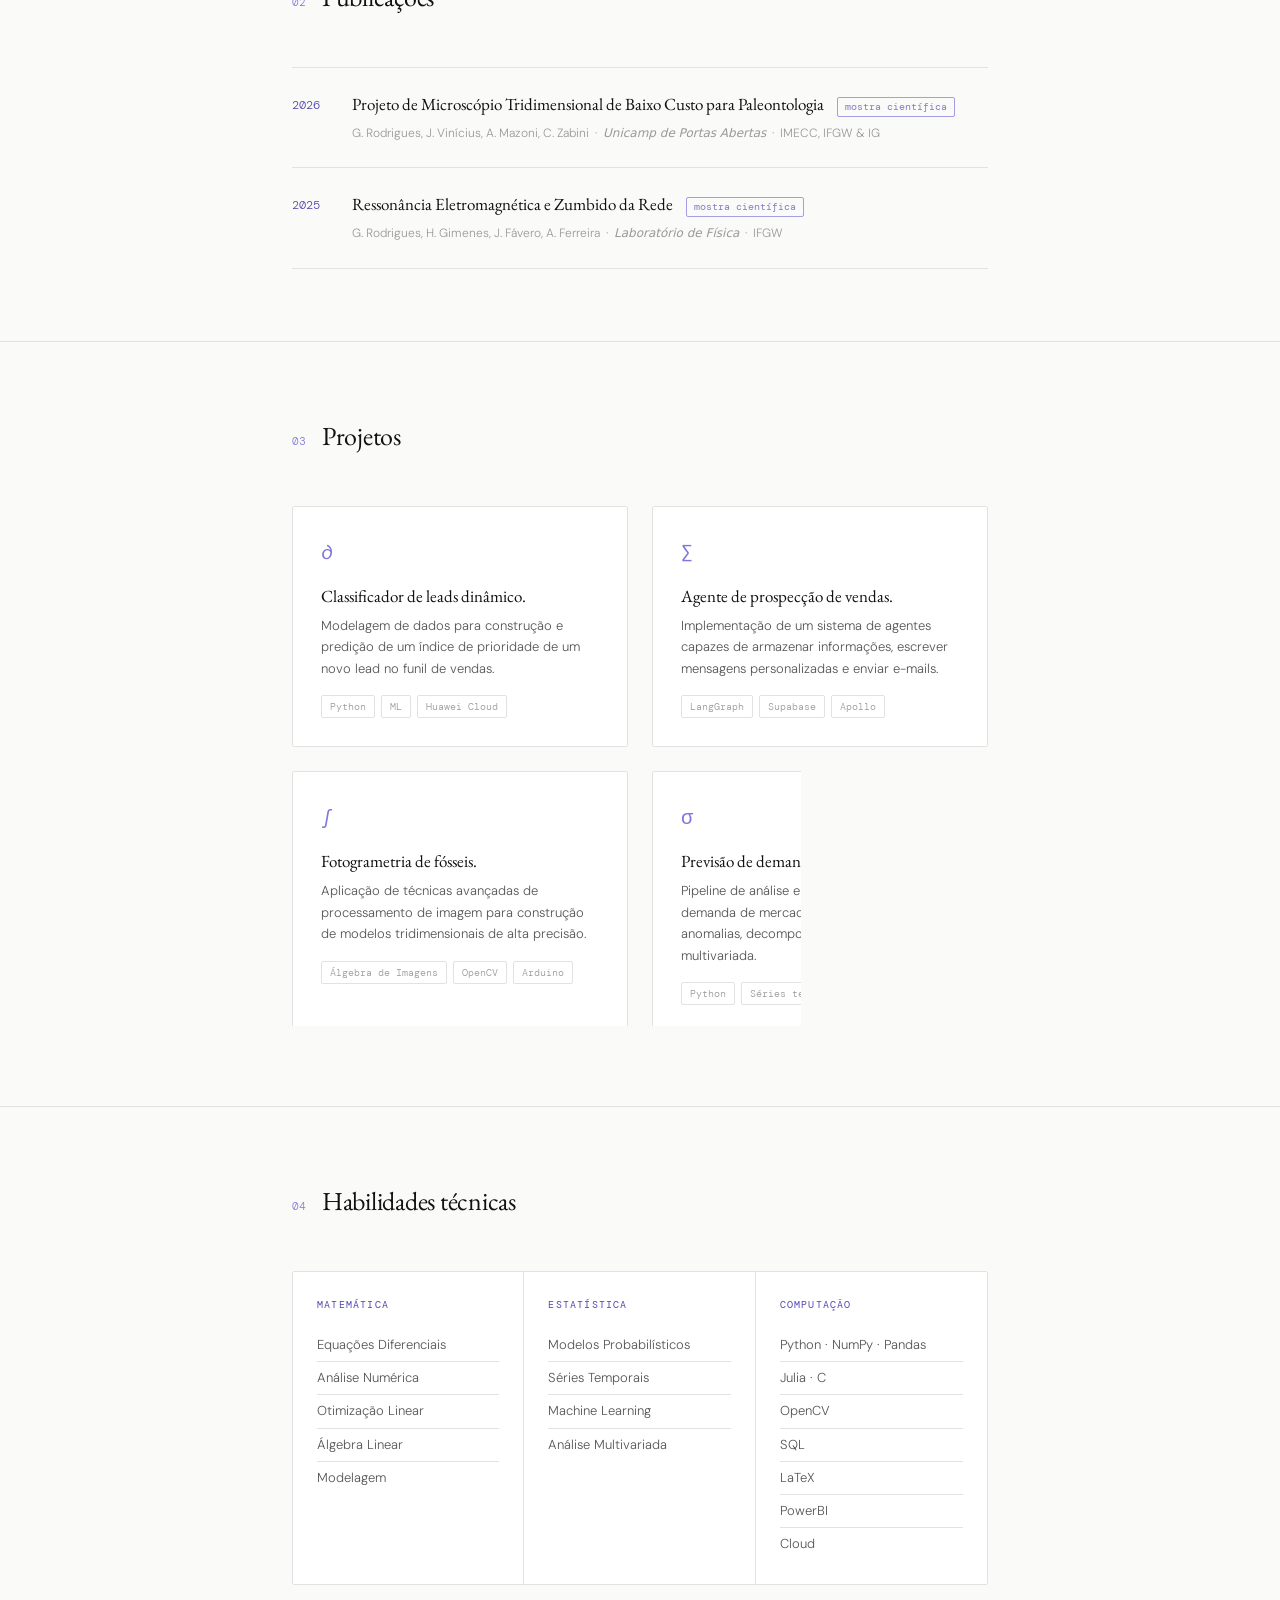
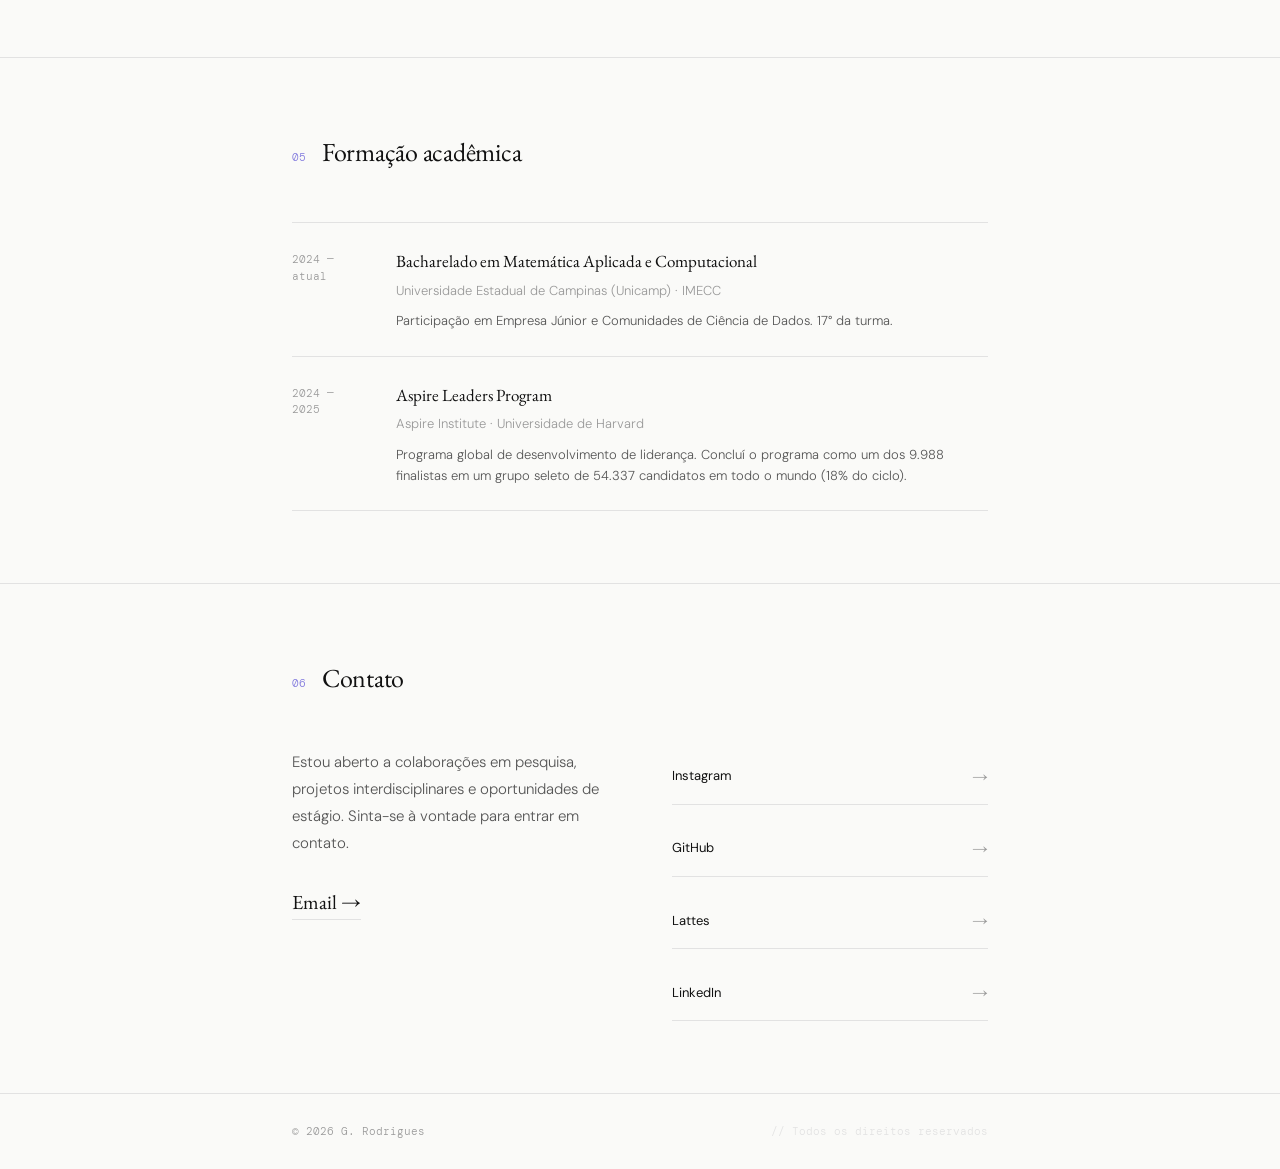
==== commit 0d03665b: "feature: novas páginas" ====
--- a/index.html
+++ b/index.html
@@ -201,7 +201,7 @@
           </div>
         </a>
  
-        <a href="#" class="project-card reveal">
+        <a href="./pages/demanda.html" class="project-card reveal">
           <span class="project-icon">σ</span>
           <div class="project-title">Previsão de demanda de séries temporais.</div>
           <p class="project-desc">
--- a/src/style.css
+++ b/src/style.css
@@ -184,22 +184,8 @@
 
 .btn-secondary:hover { border-color: var(--ink-soft); }
 
-.btn-demo {
-    font-family: var(--font-sans);
-    font-size: 12px;
-    font-weight: 400;
-    letter-spacing: 0.07em;
-    text-transform: uppercase;
-    color: var(--ink);
-    border: 1px solid var(--rule);
-    padding: 10px 22px;
-    border-radius: 2px;
-    text-decoration: none;
-    transition: border-color 0.2s;
-}
-
-.btn-demo:hover {
-    cursor: no-drop;
+.btn-block {
+    cursor: no-drop !important;
 }
 
 /* ─── Stats strip ────────────────────────────────────────────────── */
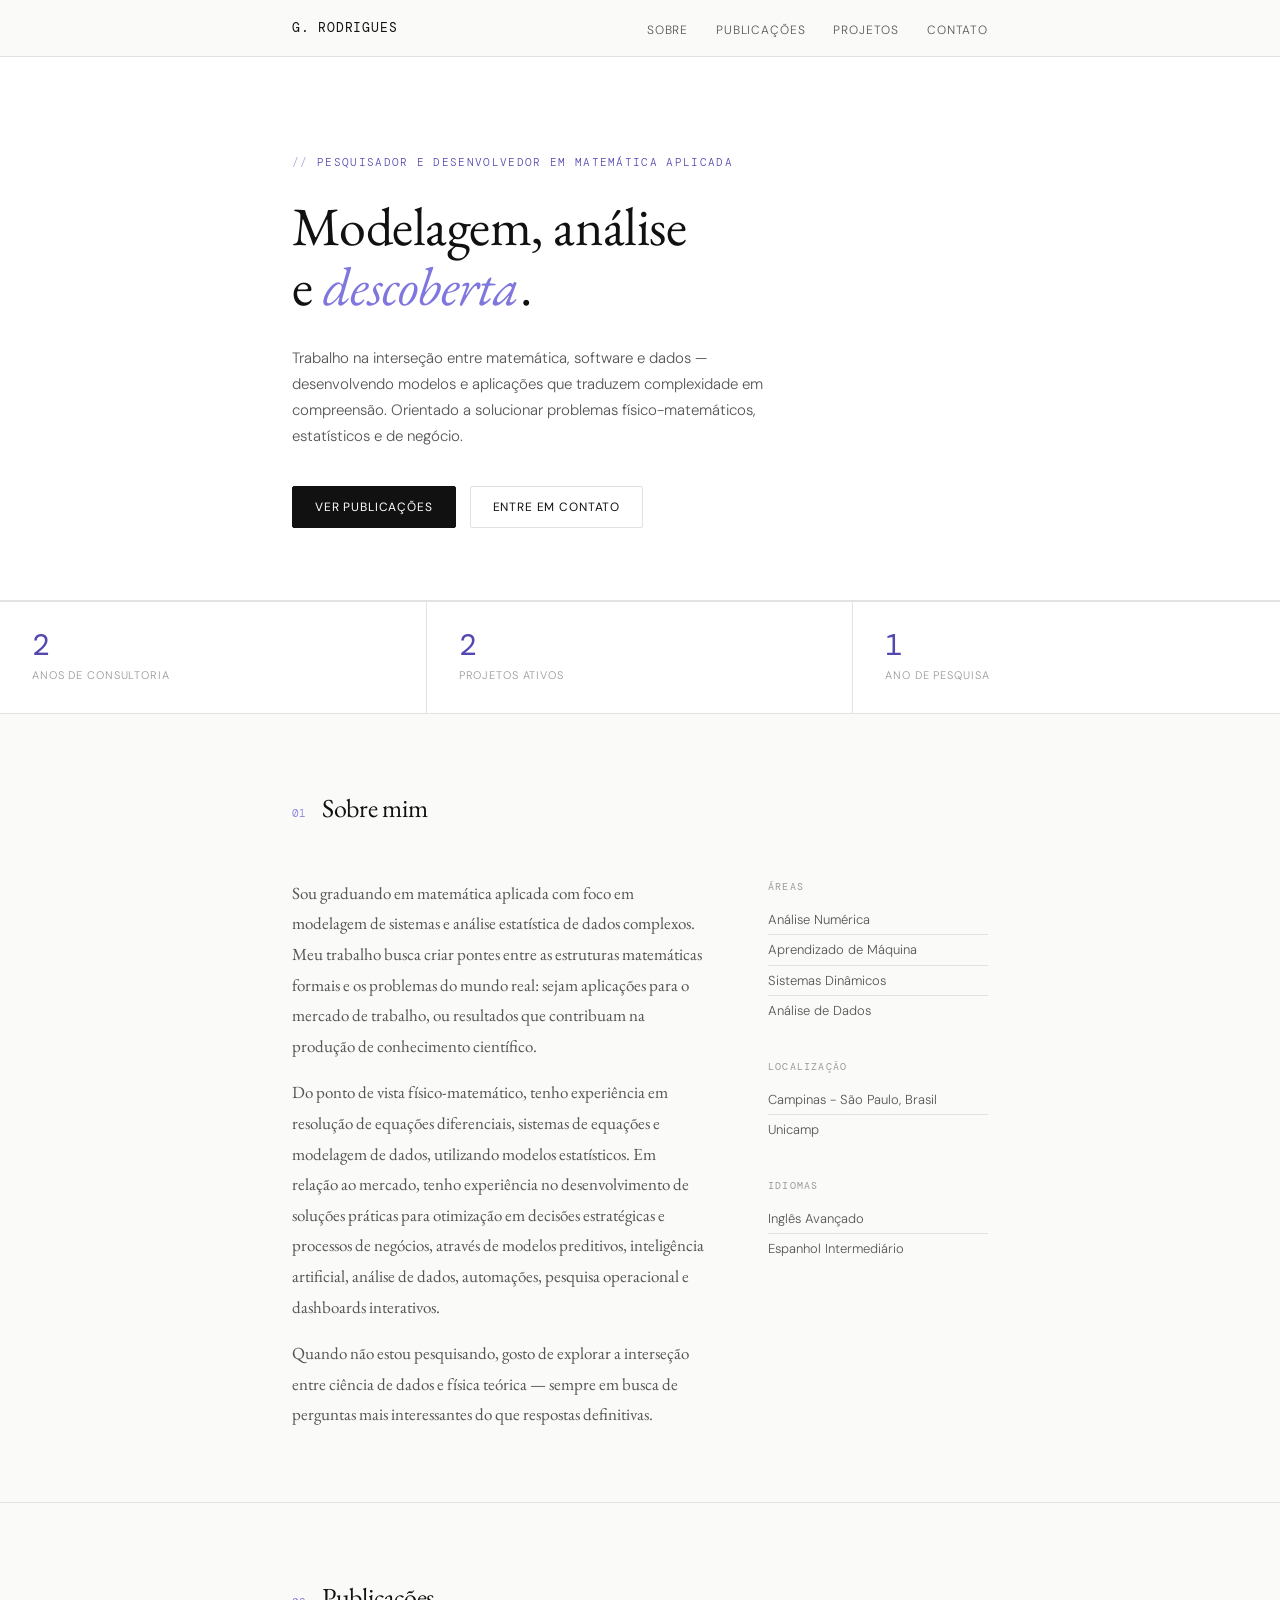
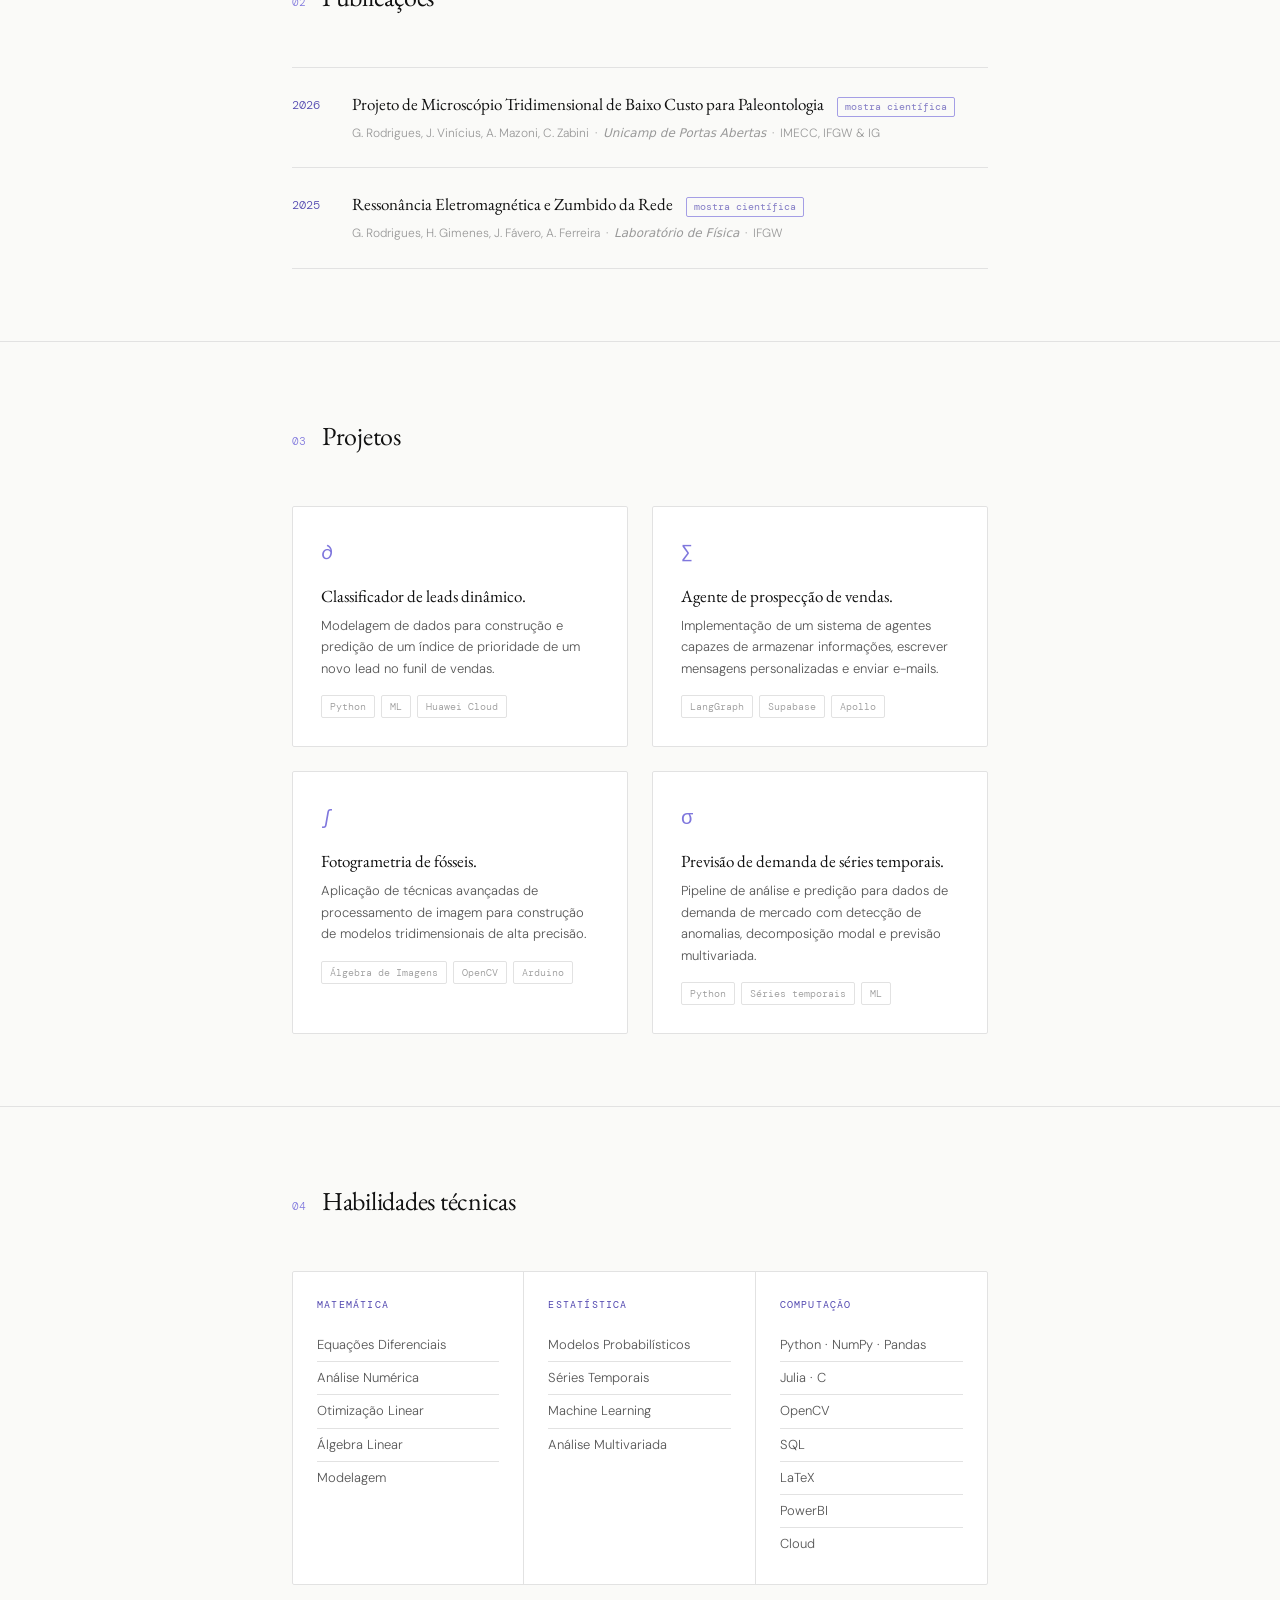
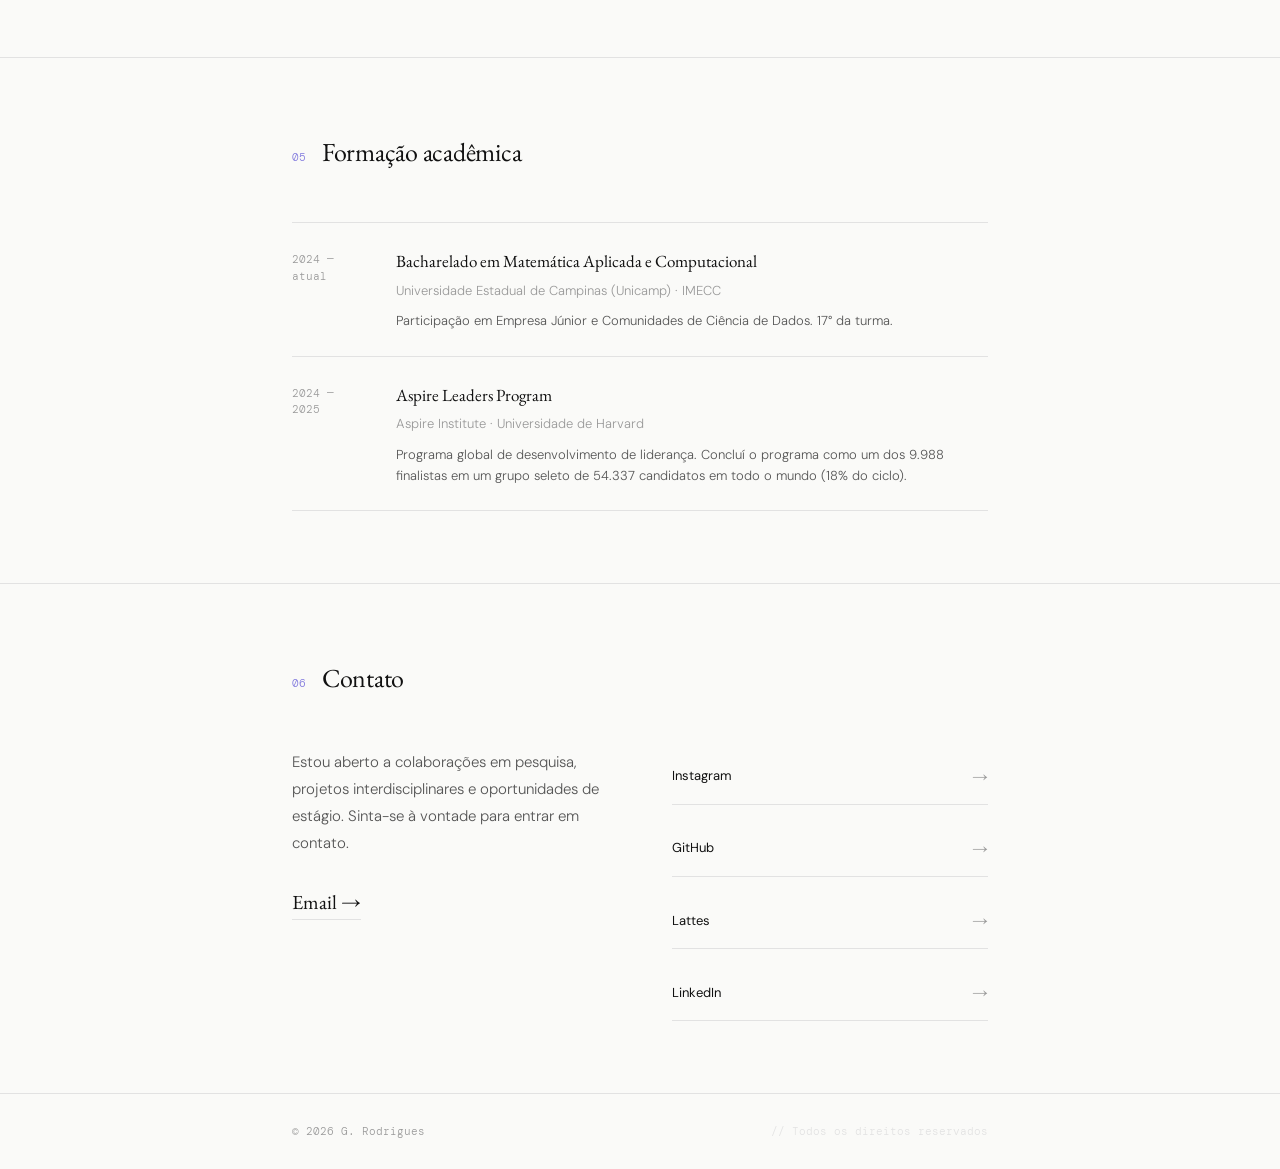
==== commit 28b2c892: "base: responsividade para mobile" ====
--- a/index.html
+++ b/index.html
@@ -9,21 +9,40 @@
     <link href="https://fonts.googleapis.com/css2?family=EB+Garamond:ital,wght@0,400;0,500;1,400&family=DM+Mono:wght@300;400&family=DM+Sans:wght@300;400&display=swap" rel="stylesheet" />
     <link rel="stylesheet" href="./src/style.css"/>
 </head>
+
+ 
 <body> 
-
-    <!-- ── Navigation ─────────────────────────────────────────────────── -->
+ 
+    <!-- ── Navegação ─────────────────────────────────────────────────── -->
   <nav>
     <div class="container">
-      <a href="#hero" class="nav-logo">GUSTAVO RODRIGUES</a>
+      <a href="#hero" class="nav-logo">G. RODRIGUES</a>
+ 
+      <!-- Acesso rápido -->
       <ul class="nav-links">
         <li><a href="#about">Sobre</a></li>
         <li><a href="#publications">Publicações</a></li>
         <li><a href="#projects">Projetos</a></li>
         <li><a href="#contact">Contato</a></li>
       </ul>
+ 
+      <!-- Botão (mobile) -->
+      <button class="nav-toggle" id="navToggle" aria-label="Abrir menu" aria-expanded="false">
+        <span></span>
+        <span></span>
+        <span></span>
+      </button>
+    </div>
+ 
+    <!-- Drawer mobile -->
+    <div class="nav-drawer" id="navDrawer" aria-hidden="true">
+      <a href="#about"        onclick="closeMenu()">Sobre</a>
+      <a href="#publications" onclick="closeMenu()">Publicações</a>
+      <a href="#projects"     onclick="closeMenu()">Projetos</a>
+      <a href="#contact"      onclick="closeMenu()">Contato</a>
     </div>
   </nav>
-
+ 
   <!-- ── Hero ───────────────────────────────────────────────────────── -->
   <section id="hero">
     <div class="container">
@@ -43,8 +62,8 @@
       </div>
     </div>
   </section>
-
-  <!-- ── Stats strip ─────────────────────────────────────────────────── -->
+ 
+  <!-- ── Status ─────────────────────────────────────────────────── -->
   <div class="stats-strip">
     <div class="stat-item">
       <div class="stat-number">2</div>
@@ -59,8 +78,8 @@
       <div class="stat-label">Ano de pesquisa</div>
     </div>
   </div>
-
-  <!-- ── About ──────────────────────────────────────────────────────── -->
+ 
+  <!-- ── Sobre ──────────────────────────────────────────────────────── -->
   <section id="about">
     <div class="container">
       <div class="section-header reveal">
@@ -94,7 +113,6 @@
         <div class="about-sidebar">
           <div class="sidebar-block">
             <div class="sidebar-label">Áreas</div>
-            <!-- EDITE: suas áreas de pesquisa -->
             <div class="sidebar-item">Análise Numérica</div>
             <div class="sidebar-item">Aprendizado de Máquina</div>
             <div class="sidebar-item">Sistemas Dinâmicos</div>
@@ -114,8 +132,8 @@
       </div>
     </div>
   </section>
-
-  <!-- ── Publications ───────────────────────────────────────────────── -->
+ 
+  <!-- ── Publicações ───────────────────────────────────────────────── -->
   <section id="publications">
     <div class="container">
       <div class="section-header reveal">
@@ -151,12 +169,12 @@
             </div>
           </div>
         </div>
-
-      </div>
-    </div>
-  </section>
-
-  <!-- ── Projects ───────────────────────────────────────────────────── -->
+ 
+      </div>
+    </div>
+  </section>
+ 
+  <!-- ── Projetos ───────────────────────────────────────────────────── -->
   <section id="projects">
     <div class="container">
       <div class="section-header reveal">
@@ -164,7 +182,7 @@
         <h2>Projetos</h2>
       </div>
       <div class="projects-grid">
-  
+ 
         <a href="./pages/rfm.html" class="project-card reveal">
           <span class="project-icon">∂</span>
           <div class="project-title">Classificador de leads dinâmico.</div>
@@ -216,7 +234,7 @@
       </div>
     </div>
   </section>
-
+ 
   <!-- ── Skills ─────────────────────────────────────────────────────── -->
   <section id="skills">
     <div class="container">
@@ -232,7 +250,6 @@
           <div class="skill-item">Otimização Linear</div>
           <div class="skill-item">Álgebra Linear</div>
           <div class="skill-item">Modelagem</div>
-
         </div>
         <div class="skill-group">
           <div class="skill-group-title">Estatística</div>
@@ -254,8 +271,8 @@
       </div>
     </div>
   </section>
-
-  <!-- ── Education ──────────────────────────────────────────────────── -->
+ 
+  <!-- ── Educação ──────────────────────────────────────────────────── -->
   <section id="education">
     <div class="container">
       <div class="section-header reveal">
@@ -274,7 +291,7 @@
             </div>
           </div>
         </div>
-
+ 
         <div class="edu-item reveal">
           <div class="edu-period">2024 —<br>2025</div>
           <div class="edu-content">
@@ -290,8 +307,8 @@
       </div>
     </div>
   </section>
-
-  <!-- ── Contact ────────────────────────────────────────────────────── -->
+ 
+  <!-- ── Contatos ────────────────────────────────────────────────────── -->
   <section id="contact">
     <div class="container">
       <div class="section-header reveal">
@@ -304,45 +321,44 @@
             Estou aberto a colaborações em pesquisa, projetos interdisciplinares
             e oportunidades de estágio. Sinta-se à vontade para entrar em contato.
           </p>
-
           <a href="mailto:g281231@dac.org.br" target="_blank" class="contact-email">Email →</a>
         </div>
-
+ 
         <div class="contact-links reveal">
-          
+ 
           <a href="https://www.instagram.com/gus.devlog/" target="_blank" class="contact-link">
             <div>
               <div class="link-label">Instagram</div>
             </div>
             <span class="link-arrow">→</span>
           </a>
-
+ 
           <a href="https://github.com/DevpGus" target="_blank" class="contact-link">
             <div>
               <div class="link-label">GitHub</div>
             </div>
             <span class="link-arrow">→</span>
           </a>
-          
+ 
           <a href="http://lattes.cnpq.br/0019610978625921" target="_blank" class="contact-link">
             <div>
               <div class="link-label">Lattes</div>
             </div>
             <span class="link-arrow">→</span>
           </a>
-          
+ 
           <a href="https://www.linkedin.com/in/gustarodrigues/?locale=pt-BR" target="_blank" class="contact-link">
             <div>
               <div class="link-label">LinkedIn</div>
             </div>
             <span class="link-arrow">→</span>
           </a>
-
-        </div>
-      </div>
-    </div>
-  </section>
-
+ 
+        </div>
+      </div>
+    </div>
+  </section>
+ 
   <!-- ── Footer ─────────────────────────────────────────────────────── -->
   <footer>
     <div class="container">
@@ -351,7 +367,7 @@
     </div>
   </footer>
  
-  <!-- ── Scroll reveal ──────────────────────────────────────────────── -->
+    <!-- ── Scroll ──────────────────────────────────────────────── -->
   <script>
     const observer = new IntersectionObserver(
       (entries) => entries.forEach(e => {
@@ -369,9 +385,42 @@
     });
   </script>
  
+  <!-- ── Menu (mobile) ────────────────────────────────────────────── -->
+  <script>
+    const toggle   = document.getElementById('navToggle');
+    const drawer   = document.getElementById('navDrawer');
+ 
+    function openMenu() {
+      toggle.classList.add('open');
+      drawer.classList.add('open');
+      toggle.setAttribute('aria-expanded', 'true');
+      drawer.setAttribute('aria-hidden', 'false');
+      document.body.style.overflow = 'hidden';
+    }
+ 
+    function closeMenu() {
+      toggle.classList.remove('open');
+      drawer.classList.remove('open');
+      toggle.setAttribute('aria-expanded', 'false');
+      drawer.setAttribute('aria-hidden', 'true');
+      document.body.style.overflow = '';
+    }
+ 
+    toggle.addEventListener('click', () => {
+      toggle.classList.contains('open') ? closeMenu() : openMenu();
+    });
+ 
+    // Fecha ao pressionar Escape
+    document.addEventListener('keydown', e => {
+      if (e.key === 'Escape') closeMenu();
+    });
+ 
+    // Fecha ao redimensionar para desktop
+    window.addEventListener('resize', () => {
+      if (window.innerWidth > 600) closeMenu();
+    });
+  </script>
+ 
 </body>
+
 </html>
-
-
-</body>
-</html>
--- a/src/style.css
+++ b/src/style.css
@@ -685,7 +685,7 @@
     transform: translateY(0);
 }
 
-/* ─── Responsive ─────────────────────────────────────────────────── */
+/* ─── Responsive ───────────────────────────────────────────────────
 @media (max-width: 680px) {
     .container { padding: 0 20px; }
     h1 { font-size: 32px; }
@@ -698,4 +698,156 @@
     .skill-group:last-child { border-bottom: none; }
     .contact-grid { grid-template-columns: 1fr; gap: 40px; }
     .nav-links { gap: 16px; }
-}+} */
+
+/* ─── Nav hambúrguer (oculto no desktop) ────────────────────────── */
+    .nav-toggle {
+      display: none;
+      flex-direction: column;
+      justify-content: center;
+      gap: 5px;
+      width: 36px;
+      height: 36px;
+      background: none;
+      border: none;
+      cursor: pointer;
+      padding: 4px;
+      border-radius: 4px;
+      transition: background 0.2s;
+    }
+ 
+    .nav-toggle:hover { background: var(--bg); }
+ 
+    .nav-toggle span {
+      display: block;
+      height: 1.5px;
+      background: var(--ink);
+      border-radius: 2px;
+      transition: transform 0.3s ease, opacity 0.3s ease;
+      transform-origin: center;
+    }
+ 
+    .nav-toggle.open span:nth-child(1) { transform: translateY(6.5px) rotate(45deg); }
+    .nav-toggle.open span:nth-child(2) { opacity: 0; transform: scaleX(0); }
+    .nav-toggle.open span:nth-child(3) { transform: translateY(-6.5px) rotate(-45deg); }
+ 
+    /* Drawer mobile */
+    .nav-drawer {
+      display: none;
+      position: fixed;
+      inset: 56px 0 0 0;
+      background: rgba(250, 250, 248, 0.97);
+      backdrop-filter: blur(12px);
+      -webkit-backdrop-filter: blur(12px);
+      z-index: 99;
+      flex-direction: column;
+      gap: 0;
+      border-top: 0.5px solid var(--rule);
+      opacity: 0;
+      transform: translateY(-8px);
+      transition: opacity 0.25s ease, transform 0.25s ease;
+      pointer-events: none;
+    }
+ 
+    .nav-drawer.open {
+      opacity: 1;
+      transform: translateY(0);
+      pointer-events: all;
+    }
+ 
+    .nav-drawer a {
+      font-family: var(--font-sans);
+      font-size: 22px;
+      font-weight: 300;
+      letter-spacing: 0.03em;
+      color: var(--ink-soft);
+      text-decoration: none;
+      padding: 18px 40px 18px 18px;
+      border-bottom: 0.5px solid var(--rule);
+      background: rgba(250, 250, 248, 0.97);
+      display: block;
+      transition: color 0.2s, padding-left 0.2s;
+    }
+ 
+    .nav-drawer a:last-child { border-bottom: none; }
+    .nav-drawer a:hover { color: var(--accent); padding-left: 24px; }
+ 
+    /* ─── Responsive — tablet (≤ 860px) ─────────────────────────────── */
+    @media (max-width: 860px) {
+      .about-grid {
+        grid-template-columns: 1fr;
+        gap: 40px;
+      }
+ 
+      .about-sidebar {
+        display: grid;
+        grid-template-columns: repeat(3, 1fr);
+        gap: 24px;
+      }
+ 
+      .sidebar-block { margin-bottom: 0; }
+ 
+      .contact-grid {
+        grid-template-columns: 1fr;
+        gap: 40px;
+      }
+    }
+ 
+    /* ─── Responsive — mobile (≤ 600px) ─────────────────────────────── */
+    @media (max-width: 600px) {
+ 
+      .container { padding: 0 20px; }
+      body { font-size: 16px; }
+      section { padding: 52px 0; }
+      .section-header { margin-bottom: 32px; }
+      h2 { font-size: 22px; }
+ 
+      /* Nav */
+      .nav-links { display: none; }
+      .nav-toggle { display: flex; }
+      .nav-drawer { display: flex; }
+ 
+      /* Hero */
+      #hero { padding: 60px 0 48px; }
+      h1 { font-size: clamp(28px, 9vw, 36px); }
+      .hero-bio { font-size: 14px; margin-bottom: 28px; }
+      .hero-actions { flex-direction: column; gap: 10px; }
+      .btn-primary, .btn-secondary { text-align: center; width: 100%; padding: 13px 22px; }
+ 
+      /* Stats strip */
+      .stats-strip { grid-template-columns: 1fr 1fr; }
+      .stat-item { padding: 20px; }
+      .stat-item:nth-child(3) { grid-column: span 2; border-right: none; border-top: 0.5px solid var(--rule); }
+      .stat-number { font-size: 24px; }
+ 
+      /* About */
+      .about-sidebar { display: flex; flex-direction: column; gap: 0; }
+      .sidebar-block { margin-bottom: 24px; }
+      .about-text p { font-size: 15px; }
+ 
+      /* Publications */
+      .pub-item { gap: 14px; }
+      .pub-year { width: 28px; font-size: 11px; }
+      .pub-title { font-size: 15px; }
+ 
+      /* Projects */
+      .projects-grid { grid-template-columns: 1fr; gap: 16px; }
+      .project-card { padding: 22px; }
+ 
+      /* Skills */
+      .skills-grid { grid-template-columns: 1fr; }
+      .skill-group { border-right: none; border-bottom: 0.5px solid var(--rule); }
+      .skill-group:last-child { border-bottom: none; }
+ 
+      /* Education */
+      .edu-item { flex-direction: column; gap: 4px; }
+      .edu-period { width: auto; padding-top: 0; }
+      .edu-degree { font-size: 15px; }
+ 
+      /* Contact */
+      .contact-text { font-size: 14px; }
+      .contact-email { font-size: 16px; }
+ 
+      /* Footer */
+      footer .container { flex-direction: column; align-items: flex-start; gap: 6px; }
+    }
